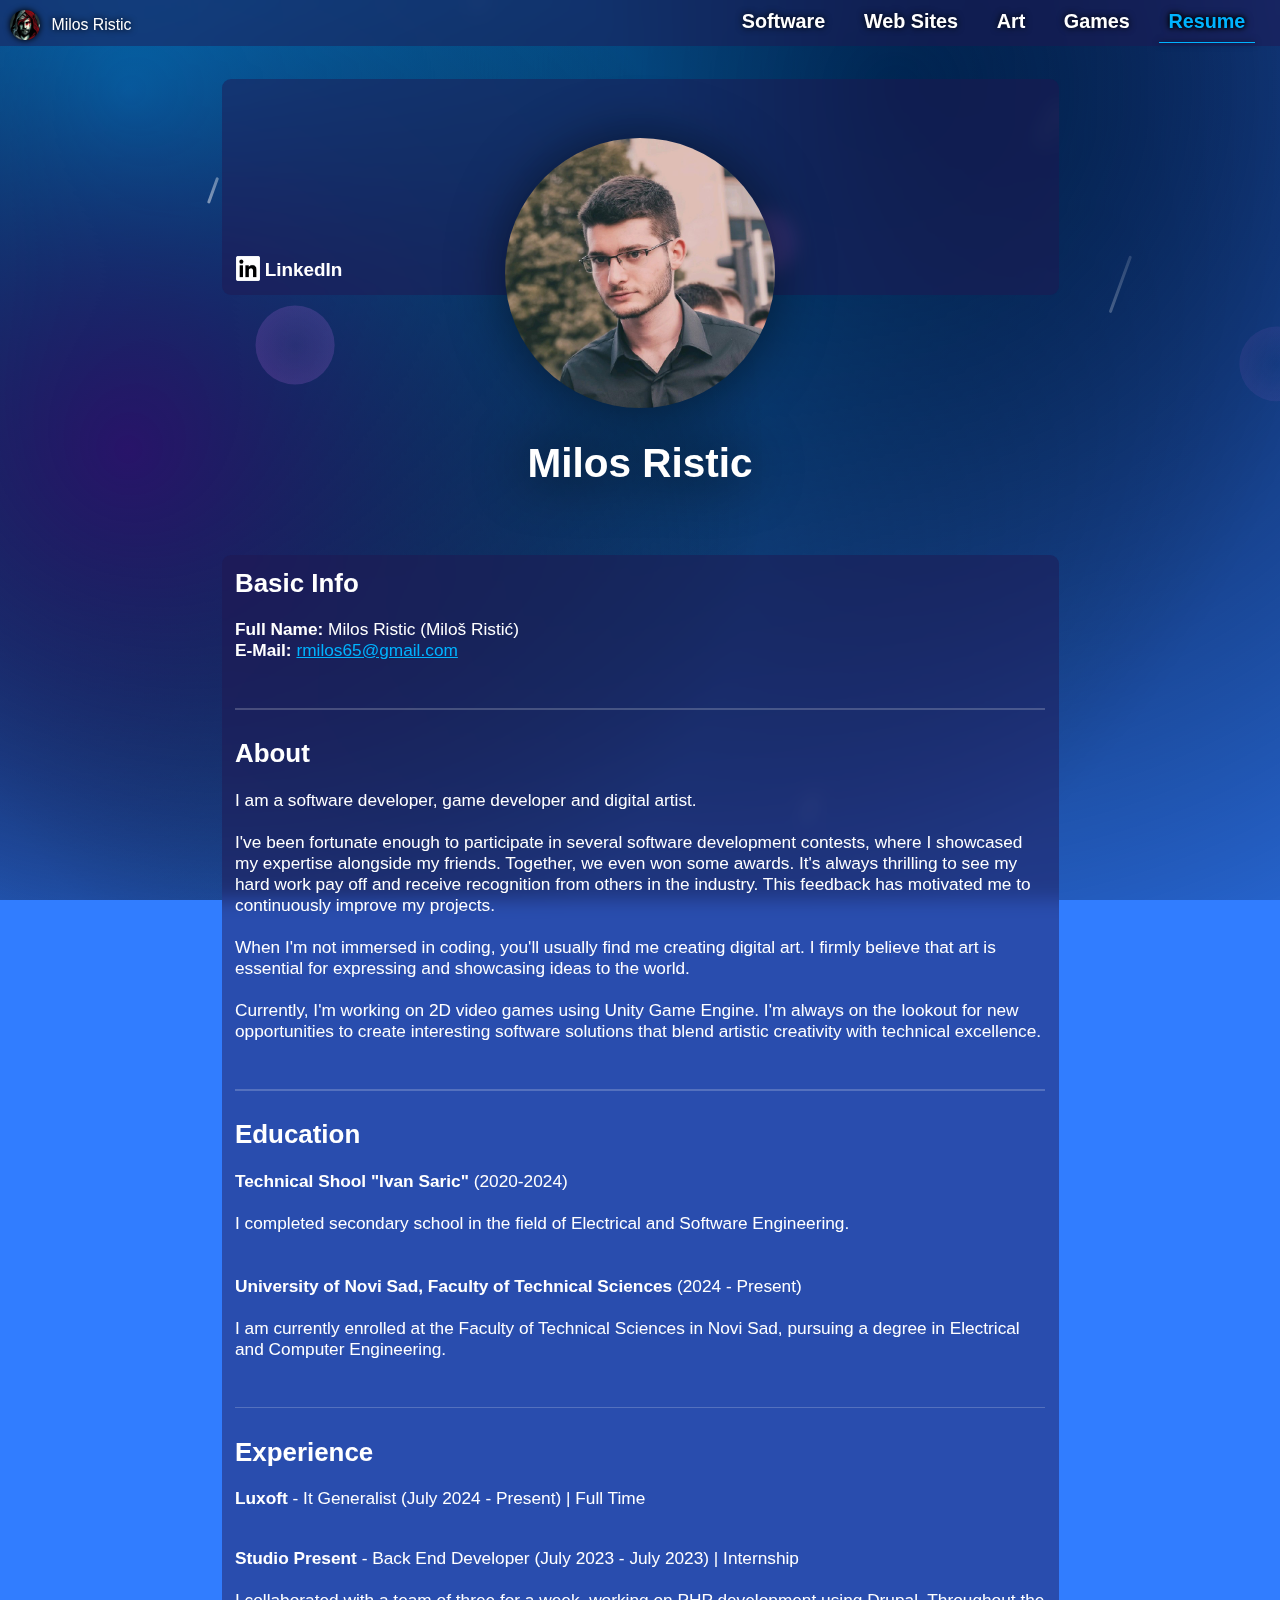
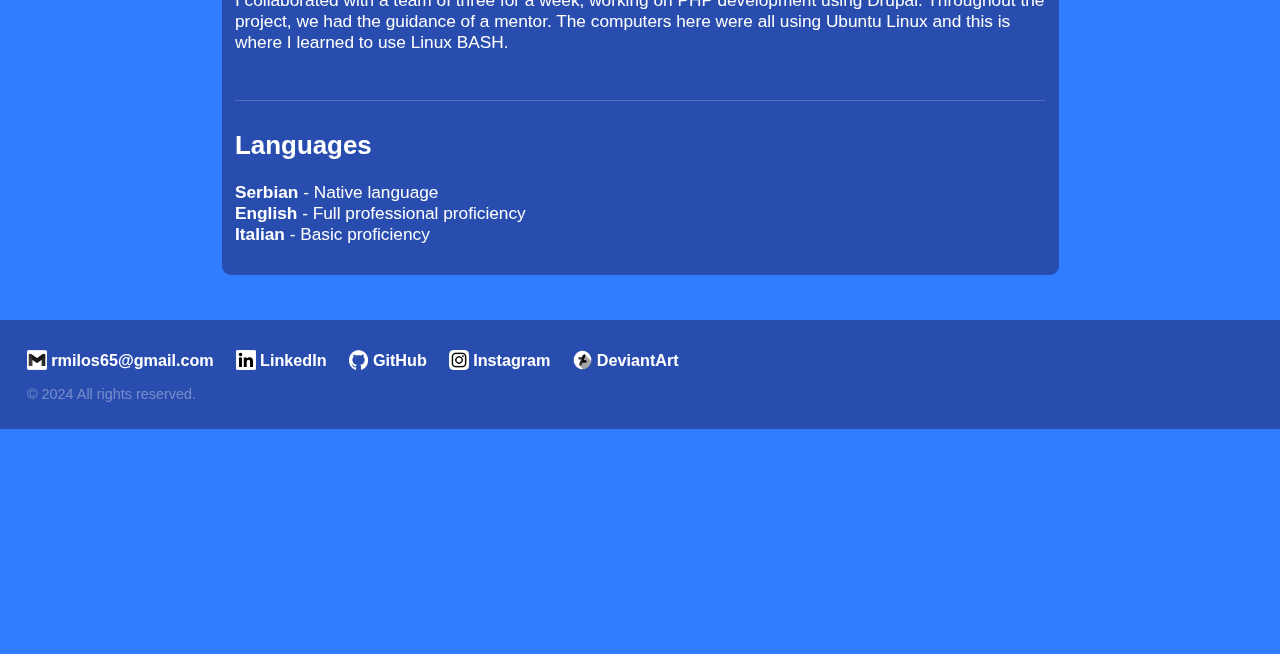
==== index.html @ 411c03f5 "Typo fixed" ====
<!DOCTYPE html>
<html lang="en">
<head>
    <meta charset="UTF-8">
    <meta name="viewport" content="width=device-width, initial-scale=1.0,maximum-scale=1.0",content="width=1000">
    <title>Milos Ristic - Resume</title>
    <link rel="shortcut icon" href="Images/LogoRound.png" /> 
    <link href="Style.css" rel="stylesheet">
    <script src="https://ajax.googleapis.com/ajax/libs/jquery/3.7.1/jquery.min.js"></script>
</head>
<body>
    
    <div id="bg">
        <canvas></canvas>
        <canvas></canvas>
        <canvas></canvas>
    </div>

    <div class="menu">
        <ul>
            <a href="Software.html"><li>Software</li></a>
            <a href="WebDesign.html"><li>Web Sites</li></a>
            <a href="Art.html"><li>Art</li></a>
            <a href="Games.html"><li>Games</li></a>
            <a href="index.html"><li id="selected">Resume</li></a>
        </ul>
    </div>

    <div class="nav-menu">
        <ul>
            <a href="Software.html"><li>Software</li></a>
            <a href="WebDesign.html"><li>Web Sites</li></a>
            <a href="Art.html"><li >Art</li></a>
            <a href="Games.html"><li>Games</li></a>
            <a href="index.html"><li id="selected">Resume</li></a>
        </ul>
    </div>
    
    <nav>
        <div class="nav-button" onclick="ToggleMenu()">
            <span></span>
            <span></span>
            <span></span>
        </div>
    </nav>
    
    <a href="index.html"><div class="logo"> 
        <img src="Images/Logo.jpg" alt="Logo">
        <p>Milos Ristic</p>
    </div></a>  

    <br><br>
    <div class="profile">
        <p class="link"><a href="https://www.linkedin.com/in/milos-ristic-a61132242/" target="_blank"><img src="Images/Links/LinkedIn.png">LinkedIn</a></p>

        <div>
        <img src="Images/Profile.jpg" class="profilePicture">
        <h1>Milos Ristic</h1>
        </div>
    </div>

    <br><br><br><br><br><br><br><br><br><br>
    <div class="content">
        <h2> Basic Info </h2>
        <p><b>Full Name:</b> Milos Ristic (Miloš Ristić)<br>
            <!--<b>Date of Birth:</b> 23rd March, 2005 <f id="age">(19)</f><br>-->
            <b>E-Mail:</b> <a href="mailto:rmilos65@gmail.com;">rmilos65@gmail.com</a><br>

        </p>
        <br> <hr><br>
        <h2> About </h2>
        <p>I am a software developer, game developer and digital artist.
            <br><br>
            I've been fortunate enough to participate in several software development contests, where I showcased my expertise alongside my friends. Together, we even won some awards. It's always thrilling to see my hard work pay off and receive recognition from others in the industry. This feedback has motivated me to continuously improve my projects.
            <br><br>
            When I'm not immersed in coding, you'll usually find me creating digital art. I firmly believe that art is essential for expressing and showcasing ideas to the world.
            <br><br>
            Currently, I'm working on 2D video games using Unity Game Engine. I'm always on the lookout for new opportunities to create interesting software solutions that blend artistic creativity with technical excellence.</p>
            <br> <hr><br>
        <h2> Education </h2>
        <p>
        <b>Technical Shool "Ivan Saric"</b> (2020-2024)<br><br>
        I completed secondary school in the field of Electrical and Software Engineering.<br><br><br>
        <b>University of Novi Sad, Faculty of Technical Sciences</b> (2024 - Present)<br><br>
        I am currently enrolled at the Faculty of Technical Sciences in Novi Sad, pursuing a degree in Electrical and Computer Engineering.
        </p>
        <br> <hr><br>
        <h2> Experience </h2>
        <p><b>Luxoft</b> - It Generalist (July 2024 - Present) | Full Time <br><br>

        </p>
        <p><b>Studio Present</b> - Back End Developer (July 2023 - July 2023) | Internship<br><br>
            I collaborated with a team of three for a week, working on PHP development using Drupal. Throughout the project, we had the guidance of a mentor. The computers here were all using Ubuntu Linux and this is where I learned to use Linux BASH.
        </p>
        <br> <hr><br>
        <h2> Languages </h2>
        <p><b>Serbian</b> - Native language<br>
           <b>English</b> - Full professional proficiency<br>
           <b>Italian</b> - Basic proficiency
        </p>
    </div>

    <div class="footer">
        <p class="link"><a href="mailto:rmilos65@gmail.com;"><img src="Images/Links/Gmail.png">rmilos65@gmail.com</a></p>
        <p class="link"><a href="https://www.linkedin.com/in/milos-ristic-a61132242/" target="_blank"><img src="Images/Links/LinkedIn.png">LinkedIn</a></p>
        <p class="link"><a href="https://github.com/BloodAssassin" target="_blank"><img src="Images/Links/GitHub.png">GitHub</a></p>
        <p class="link"><a href="https://www.instagram.com/bloodassassin89/" target="_blank"><img src="Images/Links/Instagram.png">Instagram</a></p>
        <p class="link"><a href="https://www.deviantart.com/bloodassassin899" target="_blank"><img src="Images/Links/DeviantArt.png">DeviantArt</a></p>
        <br>
        <f style="opacity: 0.35;">© 2024 All rights reserved.</f>
    </div>

</body>
<script src="Logic.js"></script>
</html>
---- Style.css ----
body {
    background: rgb(0, 0, 0);

    padding: 0;
    margin: 0;

    overflow-y: scroll;
    overflow-x: hidden;

    zoom: 0.9;

    display: flex;
    flex-direction: column;
    min-height: 111vh;
}

:root {
    color-scheme: dark;
}


.menu{
    position: fixed;
    width: 100%;
    margin-top: 0;
    background-color: rgba(33, 22, 81, 0.462);
    backdrop-filter: blur(10px);
    height: 46.5px;
    z-index: 8;
}

.menu ul{
    margin: 0;
    list-style: none;
    margin-left: auto;
    margin-right: 10px;
    max-width: fit-content;
}

.menu li{
    display: inline-block;
    padding: 10px;
    margin-right: 15px;
    
    box-sizing: border-box;     
    border-bottom: solid 0px rgb(0, 179, 255);

    filter: drop-shadow(0px 0px 4px #000000);
    transition: 0.1s ease;
}

.menu li:hover{
    color:rgb(0, 179, 255);
    text-shadow: 0px 0px 4px #000000;
    border-bottom: solid 3px rgb(0, 179, 255);
    padding-bottom: 7px;
    filter: drop-shadow(0px 0px 15px #a4a4a4);
}

#selected{
    color:rgb(0, 179, 255);
    text-shadow: 0px 0px 4px #000000;
    padding-bottom: 9px;
    border-bottom: solid 1px rgb(0, 179, 255);
}

#selected:hover
{
    color:rgb(0, 179, 255);
    text-shadow: 0px 0px 4px #000000;
    border-bottom: solid 3px rgb(0, 179, 255);
    padding-bottom: 7px;
    filter: drop-shadow(0px 0px 10px #a4a4a4);
}

.nav-menu #selected{
    border: none;
    padding-bottom: 10px;
}

.nav-menu #selected:hover{
    padding-bottom: 10px;
}

.menu a{
    color: white;
    font-family: 'Segoe UI', Tahoma, Geneva, Verdana, sans-serif;
    font-weight: bold;
    font-size: 20px;
}

/* BACKGROUND */
#bg {
	position: fixed;
	top: 0;
	left: 0;
	width: 100%;
	height: 100%;
	z-index: -1;
}

#bg canvas {
	position: absolute;
	top: 0;
	left: 0;
	width: 100%;
	height: 100%;
}

.logo{
    display: block;
    position: fixed;
    top:10px;
    left:10px;
    z-index: 9;
}

.logo:hover{
    filter: drop-shadow(0px 0px 30px #a4a4a4);
    cursor: pointer;
}

.logo img{
    width: 30px;
    border-radius: 50%;
    vertical-align: middle;
    filter: drop-shadow(0px 0px 3px #000000);
}

.logo p{
    display: inline;
    vertical-align: middle;
    position: relative;
    left: 8px;
    color: white;
    font-family: 'Segoe UI', Tahoma, Geneva, Verdana, sans-serif;
    filter: drop-shadow(0px 0px 3px #000000);
}

.nav-menu{
    position: fixed;
    overflow: hidden;
    top: 46.7px;
    transform: translate(100vw);
    width: 1px;
    background-color: rgba(33, 22, 81, 0.462);
    backdrop-filter: blur(10px);
    height: 200px;
    width: 200px;
    padding-right: 100px;
    transition: 0.3s ease;
    border-bottom-left-radius: 10%;
    margin-left: 100%;
    z-index: 10;
}

.nav-menu.active{
    transform: translateX(-250px);
    visibility: visible;
}

.nav-menu ul{
    margin: 0;
    list-style: none;
    margin-left: auto;
    max-width: fit-content;
    margin-left: -30px;
}

.nav-menu li{
    padding: 10px;
    padding-left: 20px;
    padding-right: 20px;
    filter: drop-shadow(0px 0px 4px #000000);
    width: 100%;
}

.nav-menu li:hover{
    color:rgb(0, 179, 255);
    text-shadow: 0px 0px 4px #000000;
    filter: drop-shadow(0px 0px 15px #ffffff);
}

.nav-menu a{
    color: white;
    font-family: 'Segoe UI', Tahoma, Geneva, Verdana, sans-serif;
    font-weight: bold;
    font-size: 20px;
    text-decoration: none;
}

.nav-button{
    visibility: visible;
    height: 35px;
    width: 30px;
    position:fixed;
    top:6px;
    right: 10px;
    cursor: pointer;
    z-index: 11;
}

.nav-button span{
    display: block;
    height: 3px;
    width: 100%;
    background-color: white;
    border-radius: 25px;
    position: absolute;
    top:50%;
    left:50%;
    transform: translate(-50%, -50%);
    transition: 0.3s ease;
}

.nav-button span:nth-child(1)
{
    top:25%;
}

.nav-button span:nth-child(3)
{
    top:75%;
}

.nav-button.active span:nth-child(1)
{
    top:50%;
    transform: translate(-50%,-50%) rotate(45deg);
}

.nav-button.active span:nth-child(2)
{
    opacity: 0;
}

.nav-button.active span:nth-child(3)
{
    top:50%;
    transform: translate(-50%,-50%) rotate(-45deg);
}

.content
{
    display: block;
    max-width: 94.5%;
    font-size: larger;
    font-family: 'Segoe UI', Tahoma, Geneva, Verdana, sans-serif;
    text-align: center;
    margin-top: 50px;
    margin-bottom: 50px;
    padding: 15px;
    margin-left: auto;
    margin-right: auto;
    width: 900px;
    color:white;
    background-color: rgba(33, 22, 81, 0.462);
    backdrop-filter: blur(10px);
    border-radius: 10px;
}

.content img{
    margin-top: 20px;
    max-width: 100%;
    border-radius: 10px;
}

.smallScale{
    width: 50%;
}

.content h2{
    margin-top: 0px;
    text-align: left;
}

.content p{
    text-align: left;
}

.content a{
    color: rgb(0, 179, 255);
}

.content ul{
    margin: 0;
    padding: 0;
    list-style: none;
    display:grid;
    grid-template-columns: repeat(3, 1fr);
    column-gap: 10px;
}

.content li img{
    width: 290px;
    transition: transform 0.2s;
    cursor: pointer;
}

.content li img:hover{
    z-index: 5;
    transform: scale(1.1);
    filter: drop-shadow(0px 0px 20px #000000);
}

.content li img:not(:hover) {
    z-index: 0;
    transition: transform 0.1s;
}

hr{
    opacity: 0.2;
    background-color: rgb(255, 255, 255);
    border: none;
    height: 2px;
}

.footer
{
    font-family: 'Segoe UI', Tahoma, Geneva, Verdana, sans-serif;
    color:white;
    background-color: rgba(33, 22, 81, 0.462);
    backdrop-filter: blur(10px);
    padding: 30px;
    padding-top: 15px;
    margin-top: auto;
}

.link a{
    color:white;
    text-decoration: 0px;
    font-weight: bold;
}

.link img{
    width: 22px;
    vertical-align: bottom;
    margin-right: 5px;
}

.link{
    vertical-align: middle;
    display: inline-block;
    margin-right: 20px;
    font-size: 18px;
}

.link a:hover{
    color: rgb(0, 179, 255);
    filter: drop-shadow(0px 0px 15px #a4a4a4);
}

.profile{
    max-width: 94.5%;
    height: 210px;
    font-size: larger;
    font-family: 'Segoe UI', Tahoma, Geneva, Verdana, sans-serif;
    text-align: center;
    margin-top: 50px;
    margin-bottom: 50px;
    padding: 15px;
    margin-left: auto;
    margin-right: auto;
    width: 900px;
    color:white;
    background-color: rgba(33, 22, 81, 0.462);
    backdrop-filter: blur(10px);
    border-radius: 10px;
}

.profilePicture{
    border-radius: 100%;
    width: 300px;

    filter: drop-shadow(0px 0px 30px #00000081);
}

.profile h1{
    font-weight: bold;
    font-size: 45px;
    filter: drop-shadow(0px 0px 30px #000000);
}

.profile div{
    position: relative;
    top: 50px;
}

.profile .link{
    font-size: 21px;
    position: absolute;
    left: 16px;
    top: 176px;
    z-index: 10;
}

.profile .link img{
    width: 27px;
}

.profile .link a:hover{
    filter: drop-shadow(0px 0px 10px #ffffff4f);
}

a{
    overflow-wrap: break-word;
}

body{
    background: rgb(15,131,217);
    background: linear-gradient(168deg, rgba(15,131,217,1) 0%, rgba(54,40,207,1) 7%, rgba(50,36,191,1) 11%, rgba(24,11,91,1) 42%, rgba(17,4,65,1) 55%);
}

#bg{
    display: none;
}

/* RESPONSIVE */
@media only screen and (min-width: 0px) {
    /* For Thin Phones: */
    .menu ul{visibility: hidden;}
    .nav-button{visibility: visible;}
    .menu{zoom: 1.2;}
    .nav-menu{zoom: 1.2;}
    .nav-button{zoom: 1.2;}
    .logo{zoom: 1.2;}
    .link{
        vertical-align: middle;
        display: flex;
        margin-right: 0px;
    }
    .content ul{
        grid-template-columns: repeat(1, 1fr);
        column-gap: 6px;
    }
    .content li img{
        width: 100%;
    }
    .profile .link{top: 0px;}
    .content li img:hover{
        z-index: 1;
        transform: scale(1);
        filter: none;
    }


}

@media only screen and (min-width: 600px) {
    /* For Phones: */
    .menu ul{visibility: hidden;}
    .nav-button{visibility: visible;}
    .menu{zoom: 1.2;}
    .nav-menu{zoom: 1.2;}
    .nav-button{zoom: 1.2;}
    .logo{zoom: 1.2;}
    .link{
        vertical-align: middle;
        display: flex;
        margin-right: 0px;
    }
    .content ul{
        grid-template-columns: repeat(2, 1fr);
        column-gap: 6px;
    }
    .profile .link{top: 176px;}
    .content li img:hover{
        z-index: 1;
        transform: scale(1);
        filter: none;
    }



}

@media only screen and (min-width: 768px) {
    /* For Computers: */
    .menu ul{visibility: visible;}
    .nav-button{transition: 0s; visibility: hidden;}
    .nav-menu{transition: 0s; visibility: hidden;}
    .nav-menu.active{transition: 0s; visibility: hidden;}
    .nav-button span{transition: 0s;}
    .menu{zoom: 1.1;}
    .nav-menu{zoom: 1.1;}
    .nav-button{zoom: 1.1;}
    .logo{zoom: 1.1;}
    .link{
        vertical-align: middle;
        display: inline-block;
        margin-right: 20px;
    }
    .content ul{
        grid-template-columns: repeat(3, 1fr);
        column-gap: 10px;
    }
    .profile .link{top: 176px;}
    .content li img:hover{
        z-index: 5;
        transform: scale(1.1);
        filter: drop-shadow(0px 0px 20px #000000);
    }

}

@media (any-pointer: fine) {
    #bg{display:flex;}
    body{background: rgb(49, 125, 255)}
}
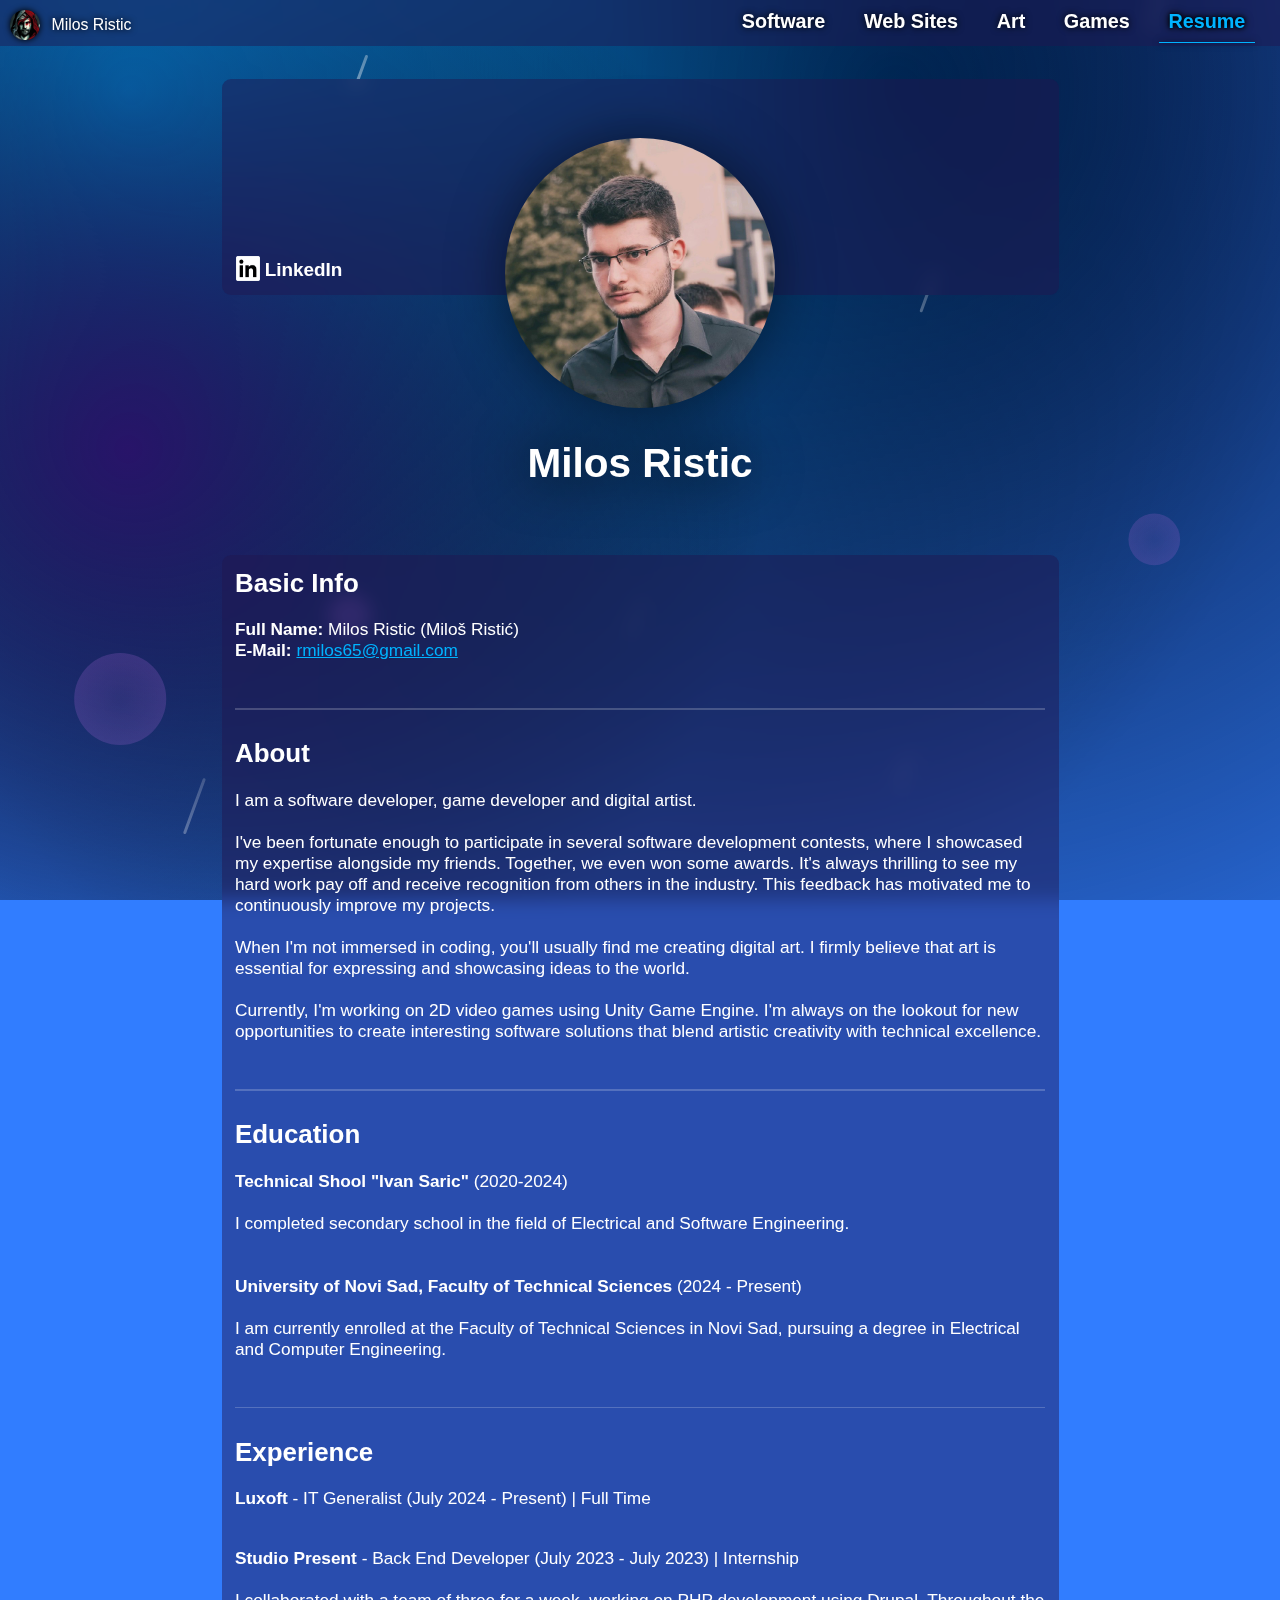
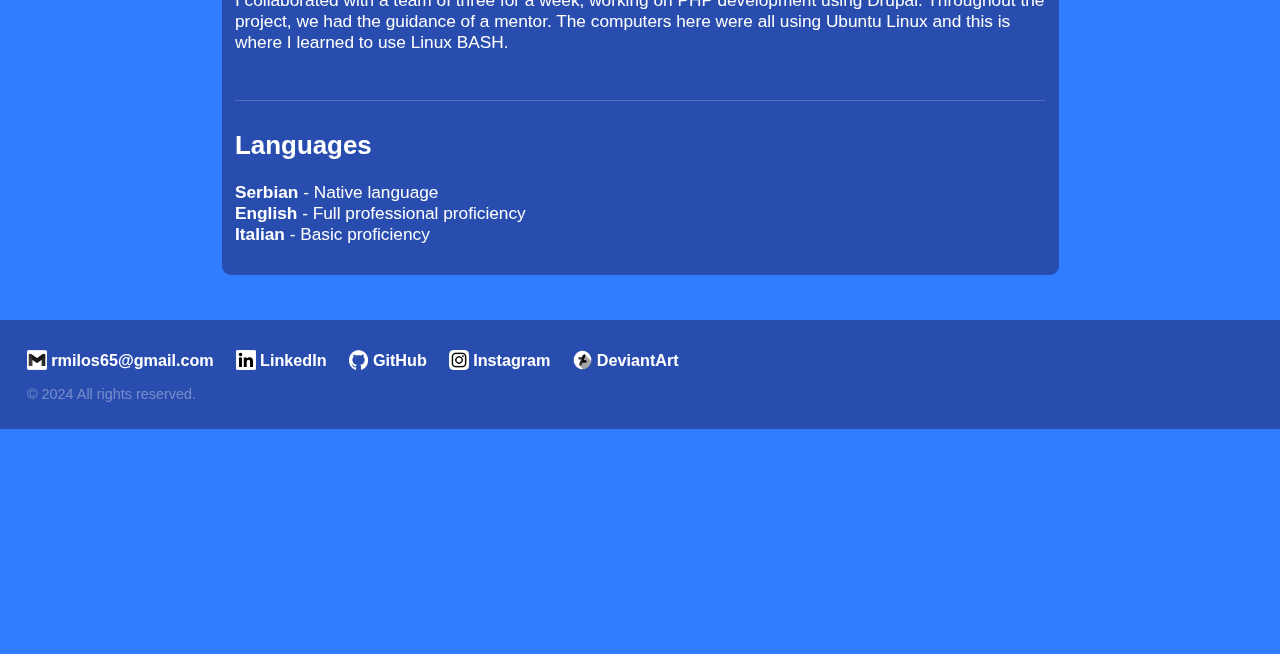
==== commit 065317d7: "Typo fixed" ====
--- a/index.html
+++ b/index.html
@@ -86,7 +86,7 @@
         </p>
         <br> <hr><br>
         <h2> Experience </h2>
-        <p><b>Luxoft</b> - It Generalist (July 2024 - Present) | Full Time <br><br>
+        <p><b>Luxoft</b> - IT Generalist (July 2024 - Present) | Full Time <br><br>
 
         </p>
         <p><b>Studio Present</b> - Back End Developer (July 2023 - July 2023) | Internship<br><br>
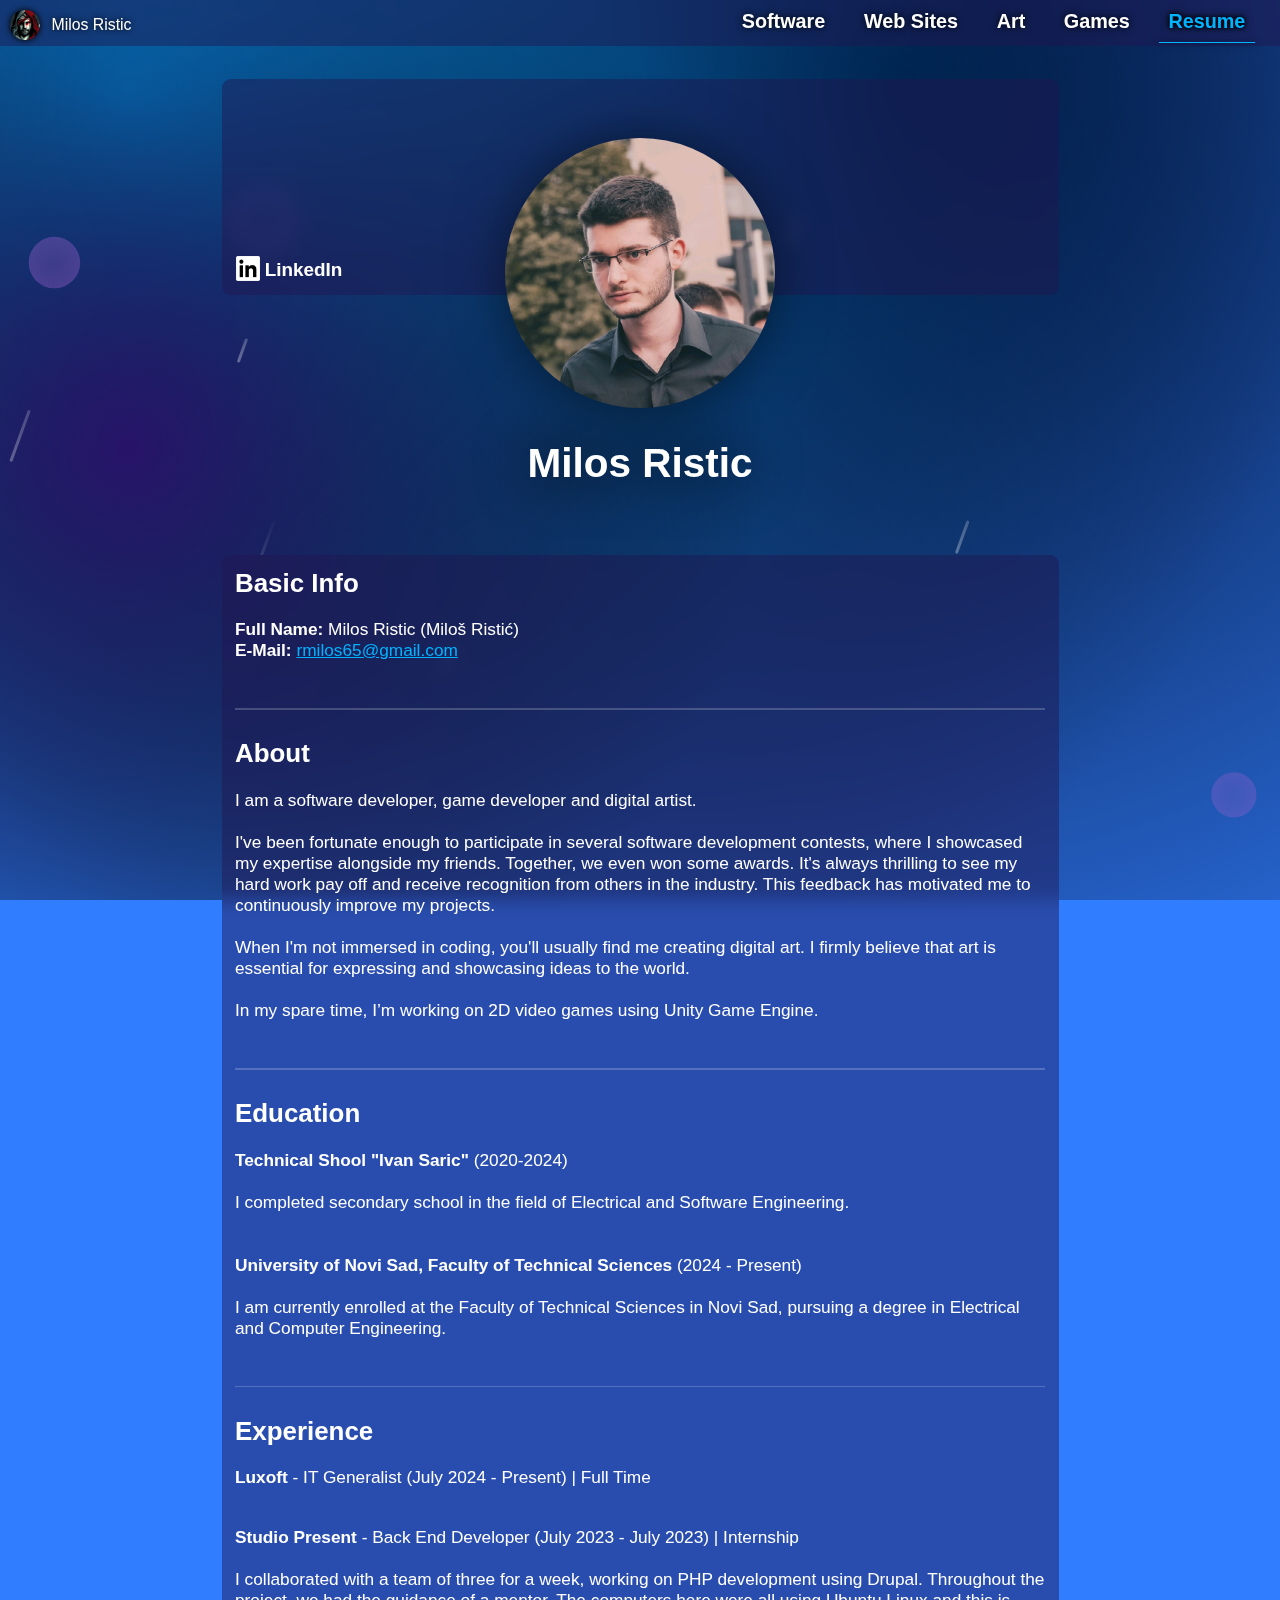
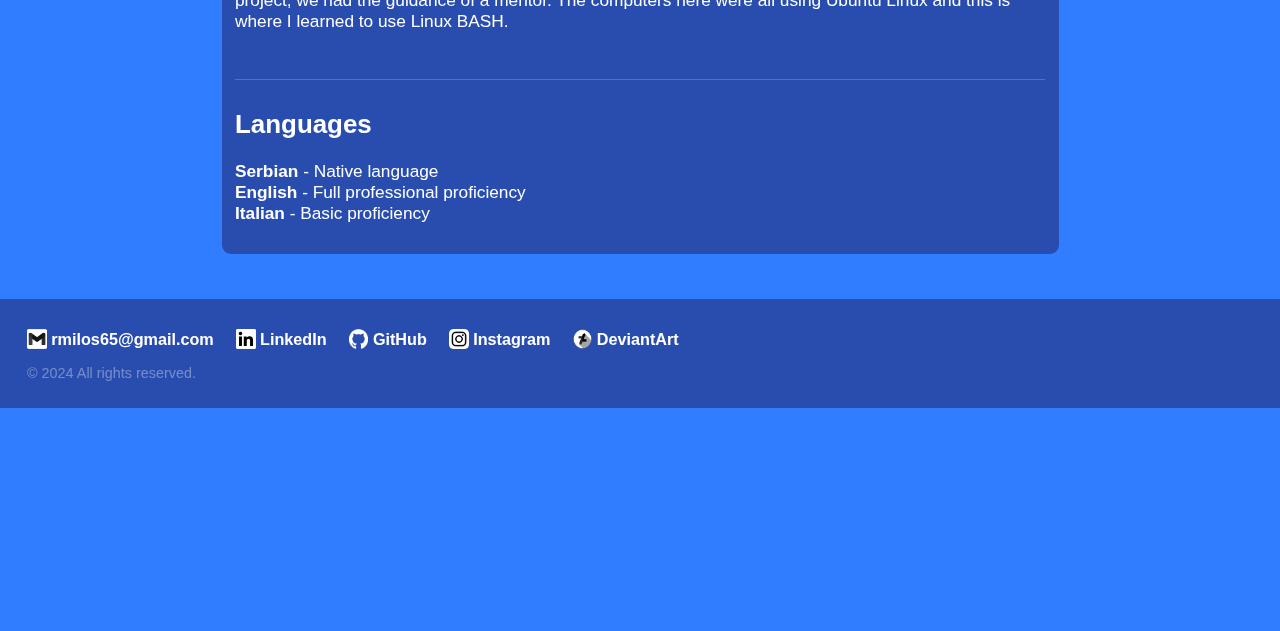
==== commit 124102f8: "Desc updated" ====
--- a/index.html
+++ b/index.html
@@ -75,7 +75,7 @@
             <br><br>
             When I'm not immersed in coding, you'll usually find me creating digital art. I firmly believe that art is essential for expressing and showcasing ideas to the world.
             <br><br>
-            Currently, I'm working on 2D video games using Unity Game Engine. I'm always on the lookout for new opportunities to create interesting software solutions that blend artistic creativity with technical excellence.</p>
+            In my spare time, I’m working on 2D video games using Unity Game Engine.</p>
             <br> <hr><br>
         <h2> Education </h2>
         <p>
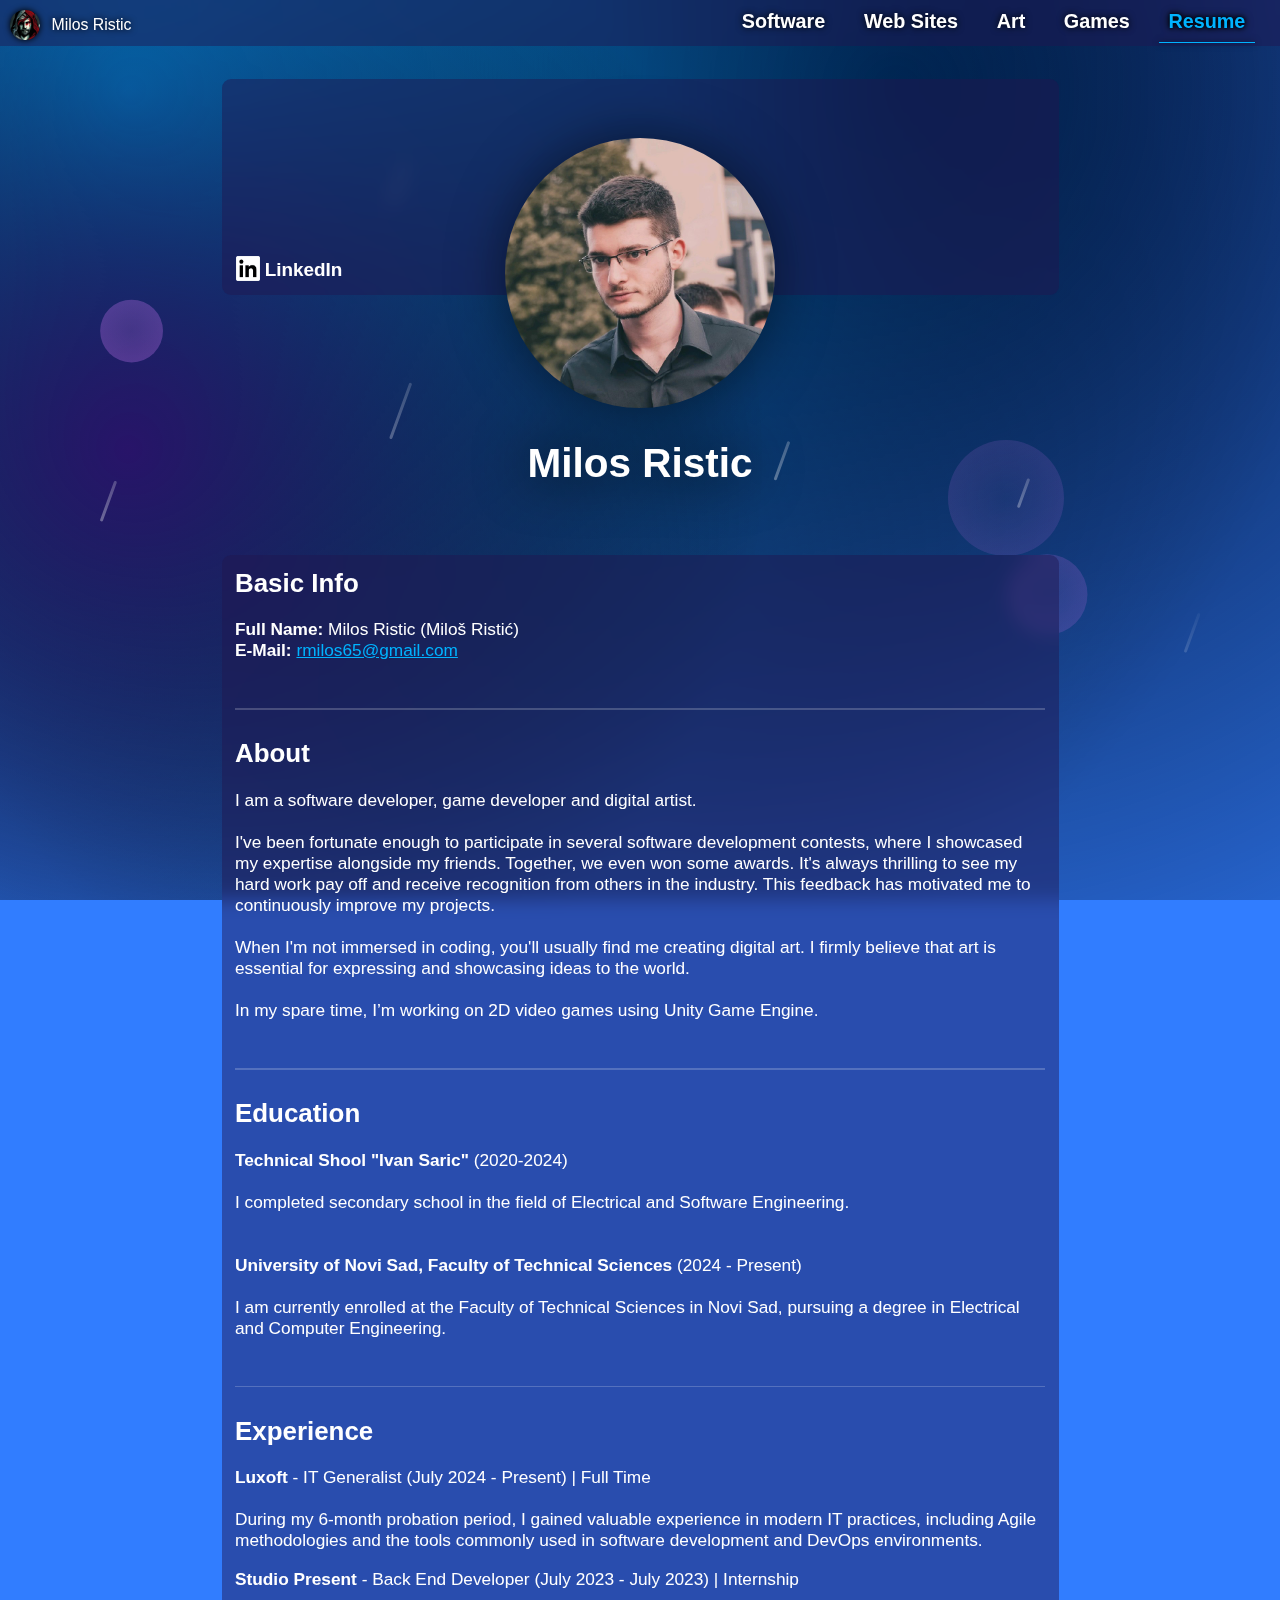
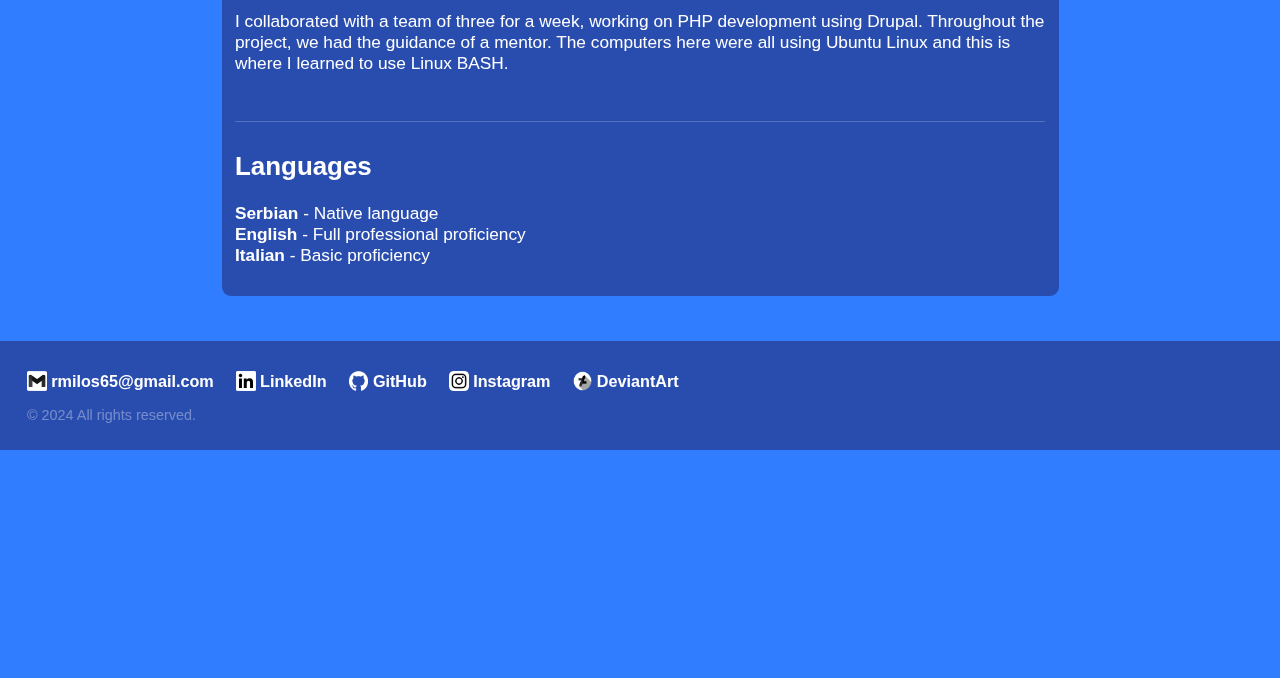
==== commit 87f333d4: "Updated Luxoft experience" ====
--- a/index.html
+++ b/index.html
@@ -87,7 +87,7 @@
         <br> <hr><br>
         <h2> Experience </h2>
         <p><b>Luxoft</b> - IT Generalist (July 2024 - Present) | Full Time <br><br>
-
+            During my 6-month probation period, I gained valuable experience in modern IT practices, including Agile methodologies and the tools commonly used in software development and DevOps environments.
         </p>
         <p><b>Studio Present</b> - Back End Developer (July 2023 - July 2023) | Internship<br><br>
             I collaborated with a team of three for a week, working on PHP development using Drupal. Throughout the project, we had the guidance of a mentor. The computers here were all using Ubuntu Linux and this is where I learned to use Linux BASH.
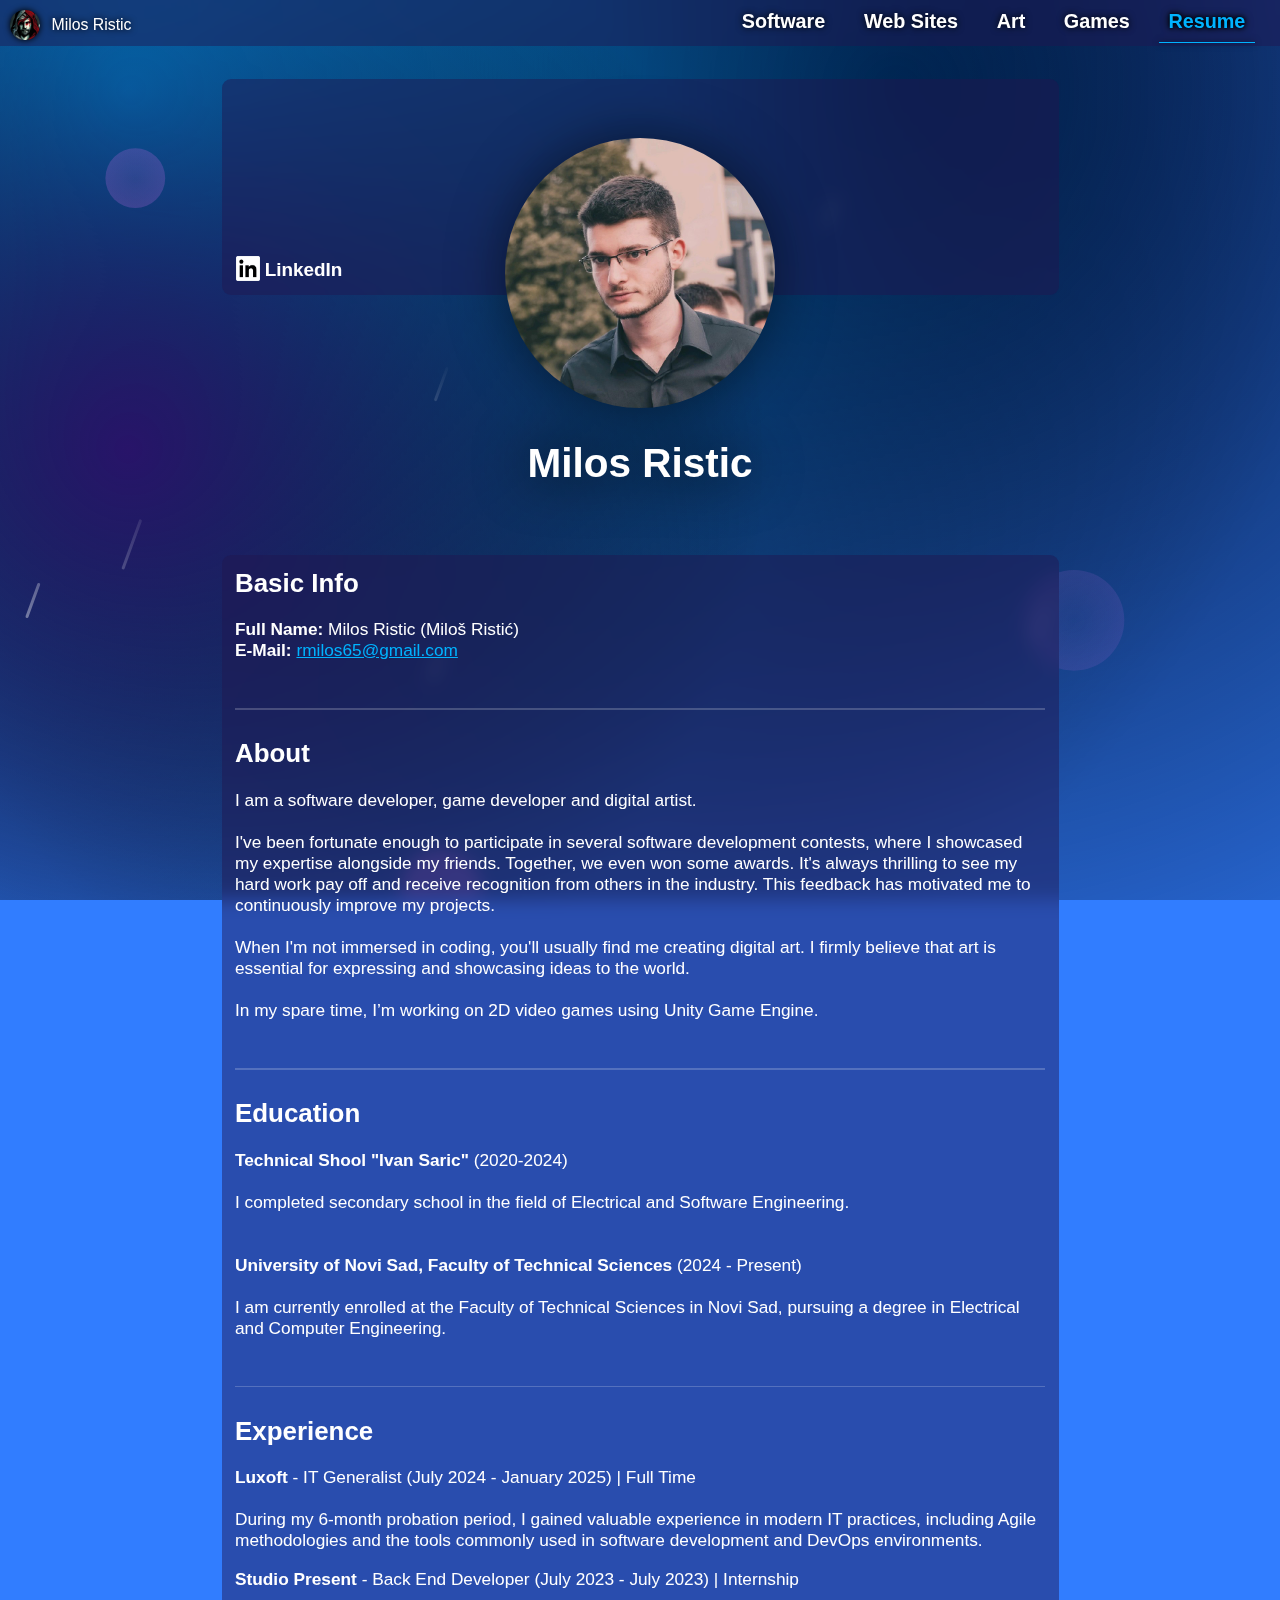
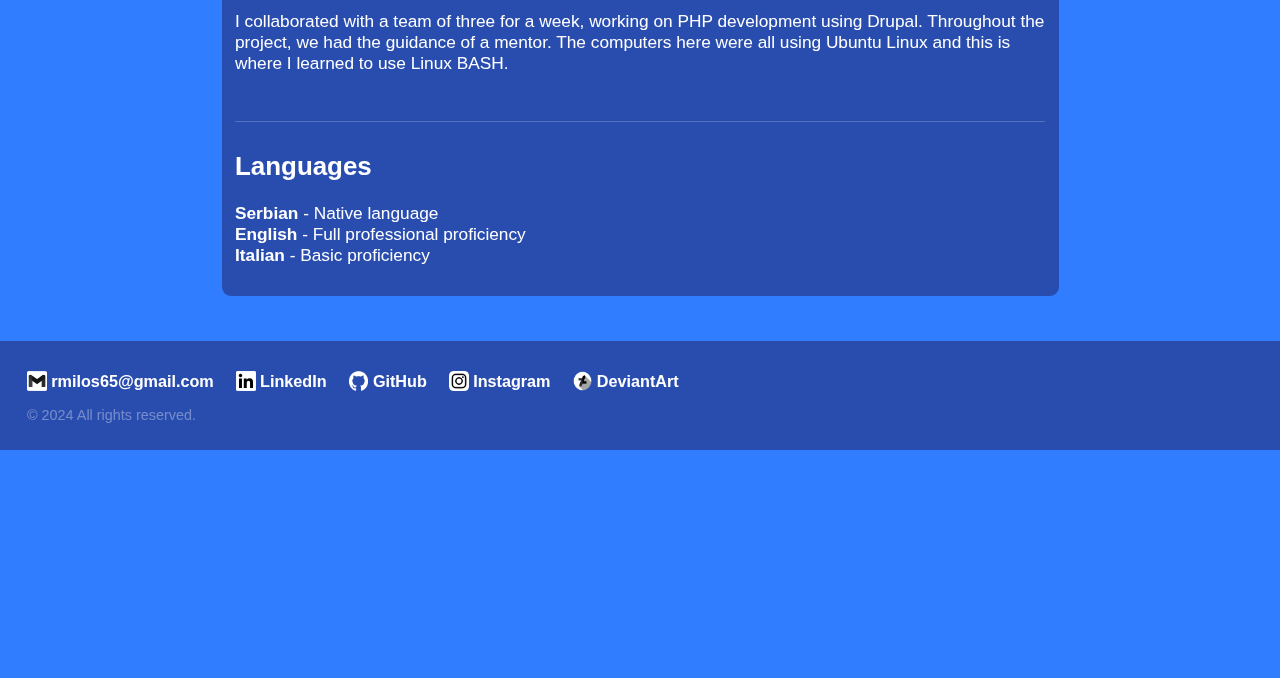
==== commit 629fc9ec: "Update index.html" ====
--- a/index.html
+++ b/index.html
@@ -86,7 +86,7 @@
         </p>
         <br> <hr><br>
         <h2> Experience </h2>
-        <p><b>Luxoft</b> - IT Generalist (July 2024 - Present) | Full Time <br><br>
+        <p><b>Luxoft</b> - IT Generalist (July 2024 - January 2025) | Full Time <br><br>
             During my 6-month probation period, I gained valuable experience in modern IT practices, including Agile methodologies and the tools commonly used in software development and DevOps environments.
         </p>
         <p><b>Studio Present</b> - Back End Developer (July 2023 - July 2023) | Internship<br><br>
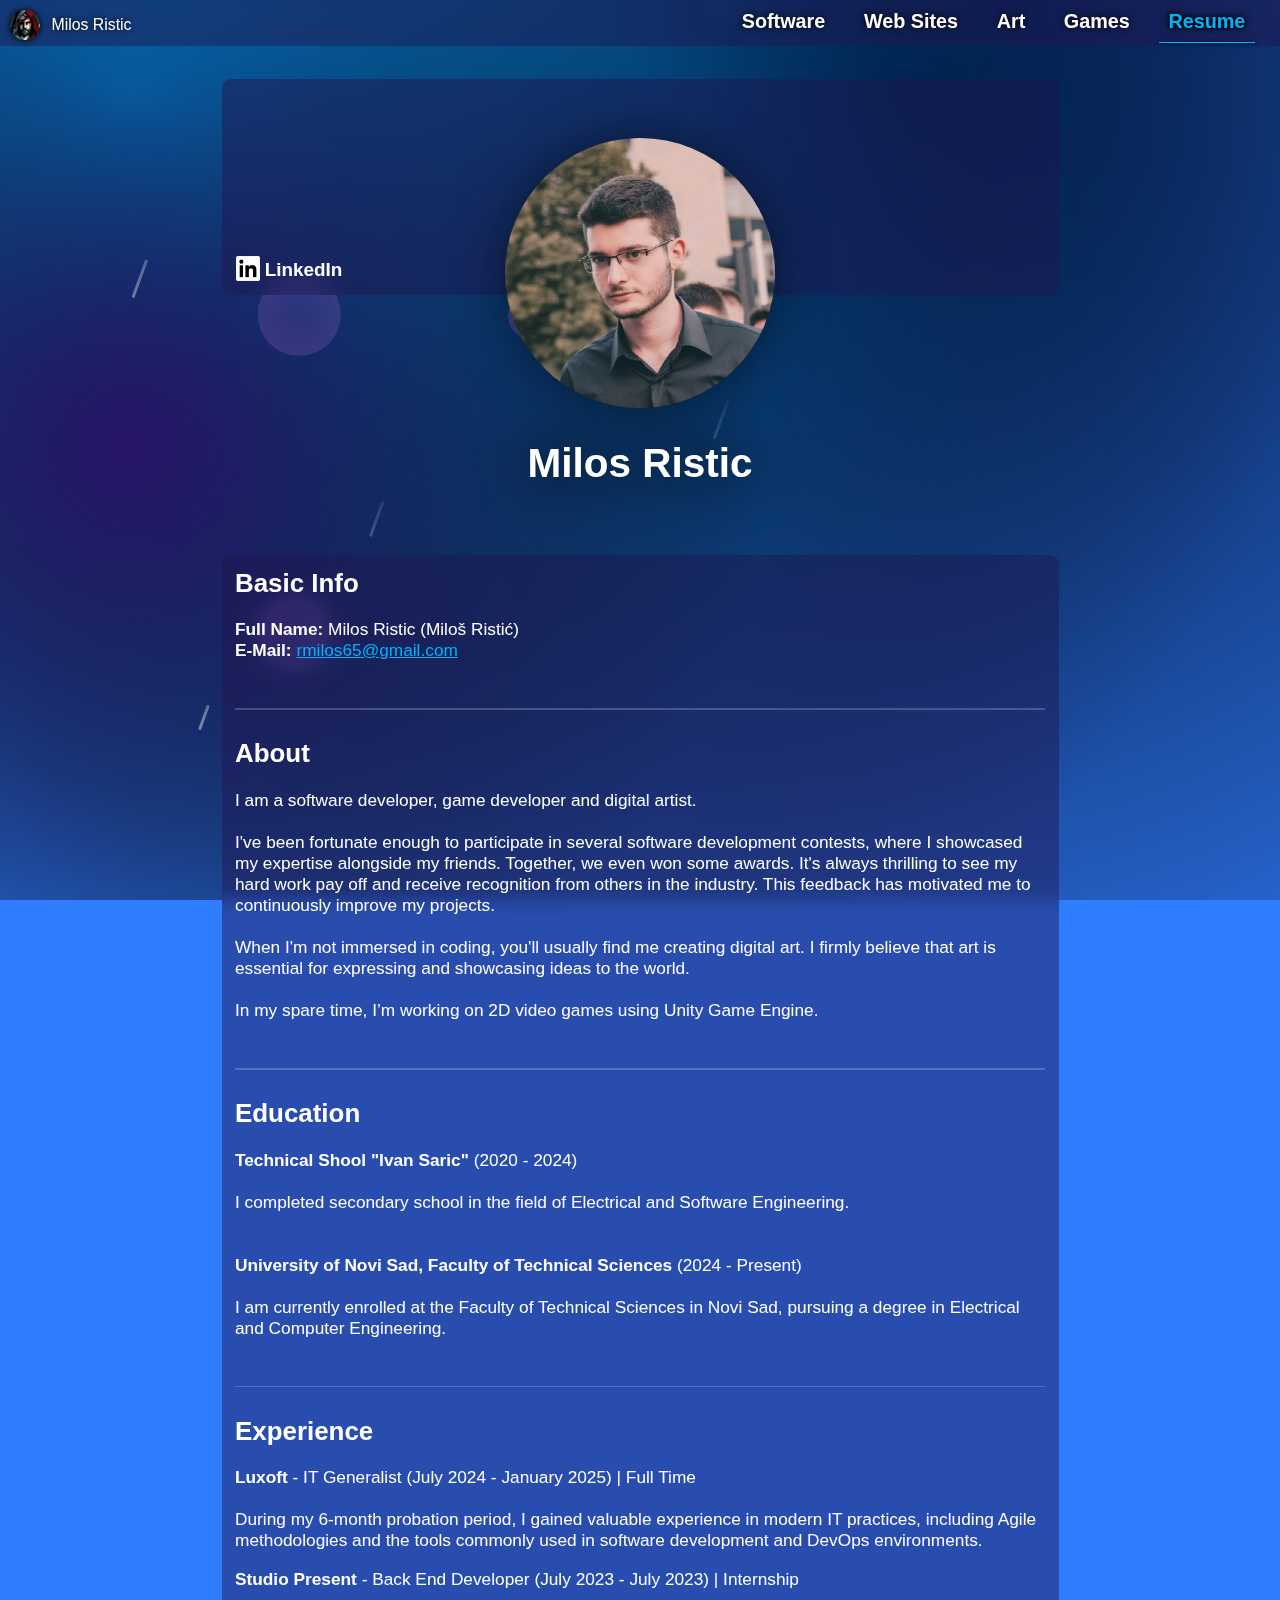
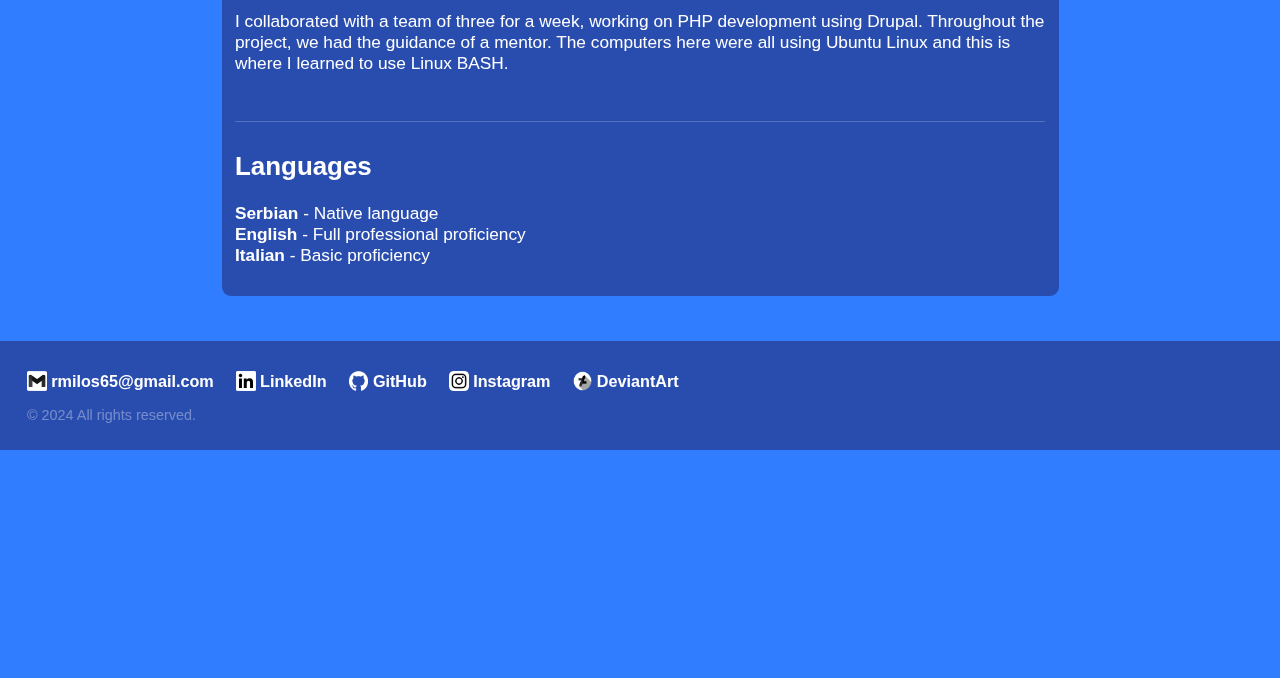
==== commit dce1111b: "Typo fixed" ====
--- a/index.html
+++ b/index.html
@@ -79,7 +79,7 @@
             <br> <hr><br>
         <h2> Education </h2>
         <p>
-        <b>Technical Shool "Ivan Saric"</b> (2020-2024)<br><br>
+        <b>Technical Shool "Ivan Saric"</b> (2020 - 2024)<br><br>
         I completed secondary school in the field of Electrical and Software Engineering.<br><br><br>
         <b>University of Novi Sad, Faculty of Technical Sciences</b> (2024 - Present)<br><br>
         I am currently enrolled at the Faculty of Technical Sciences in Novi Sad, pursuing a degree in Electrical and Computer Engineering.
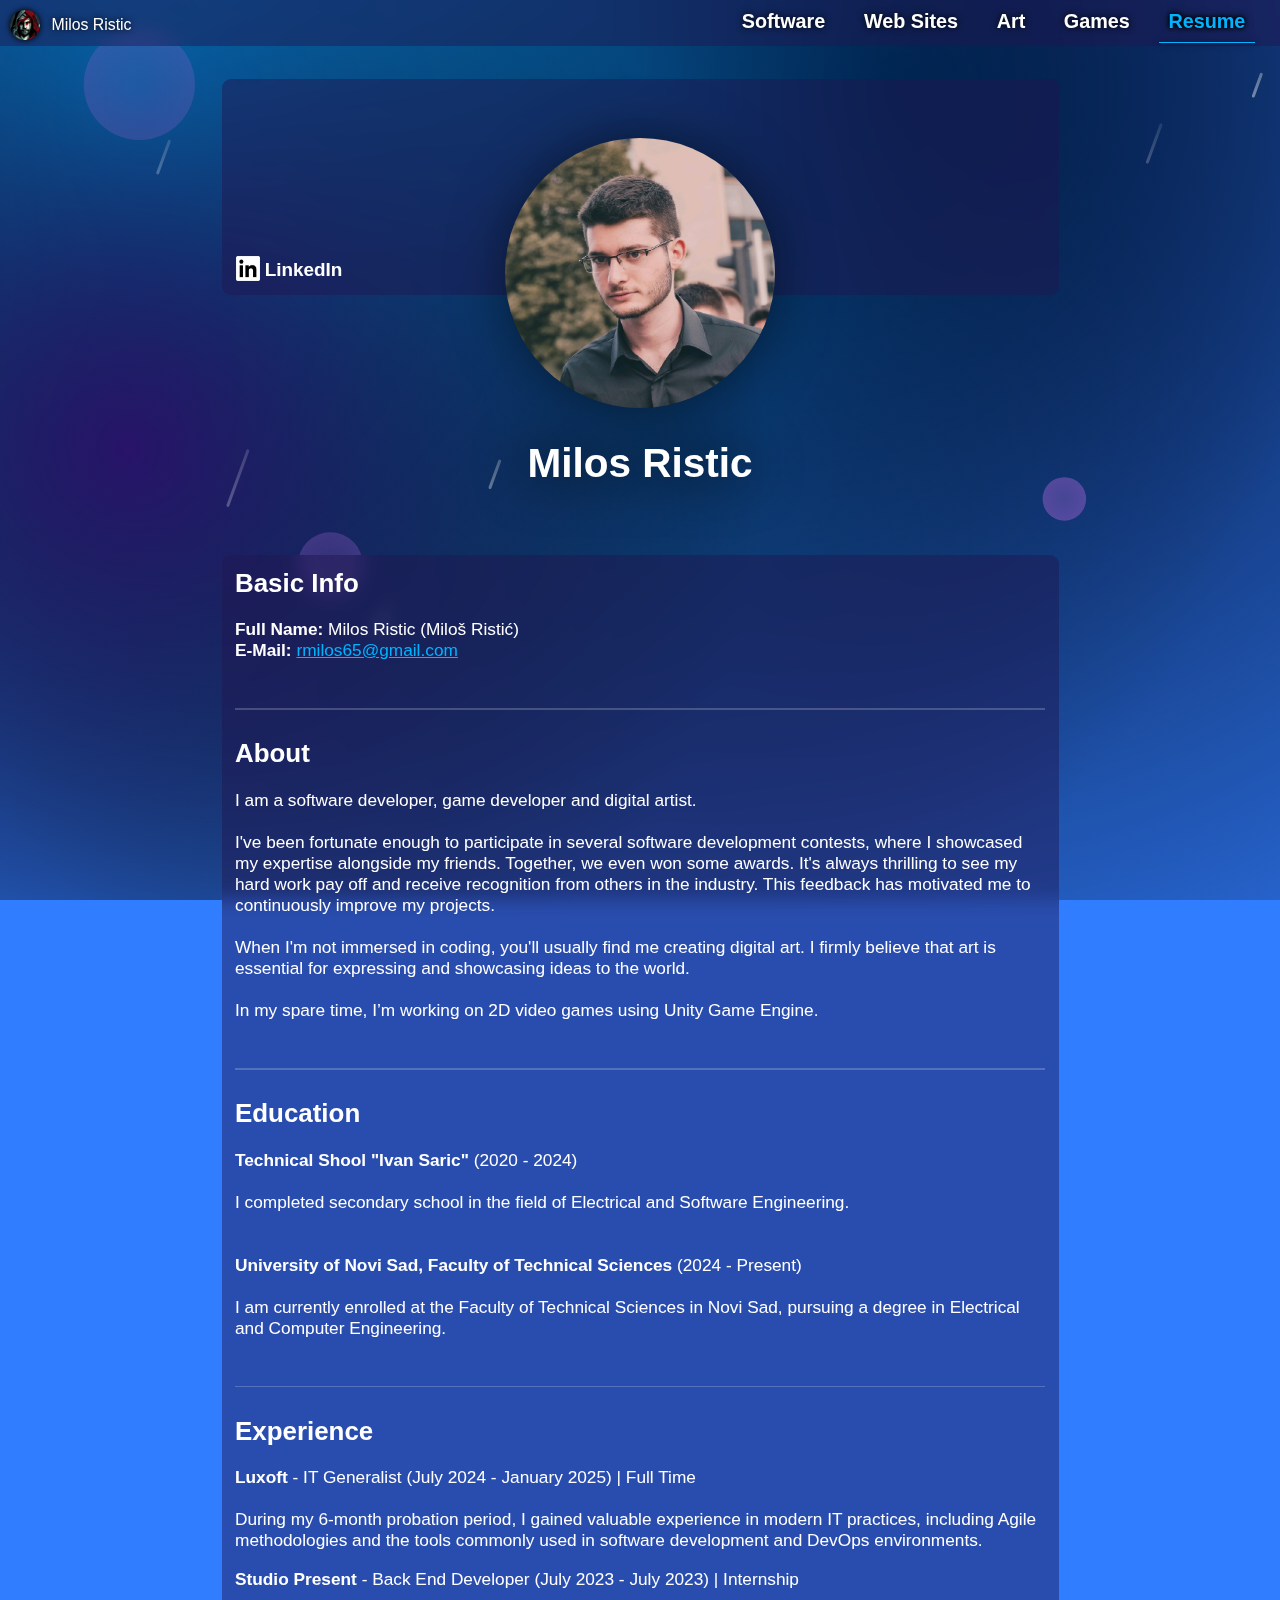
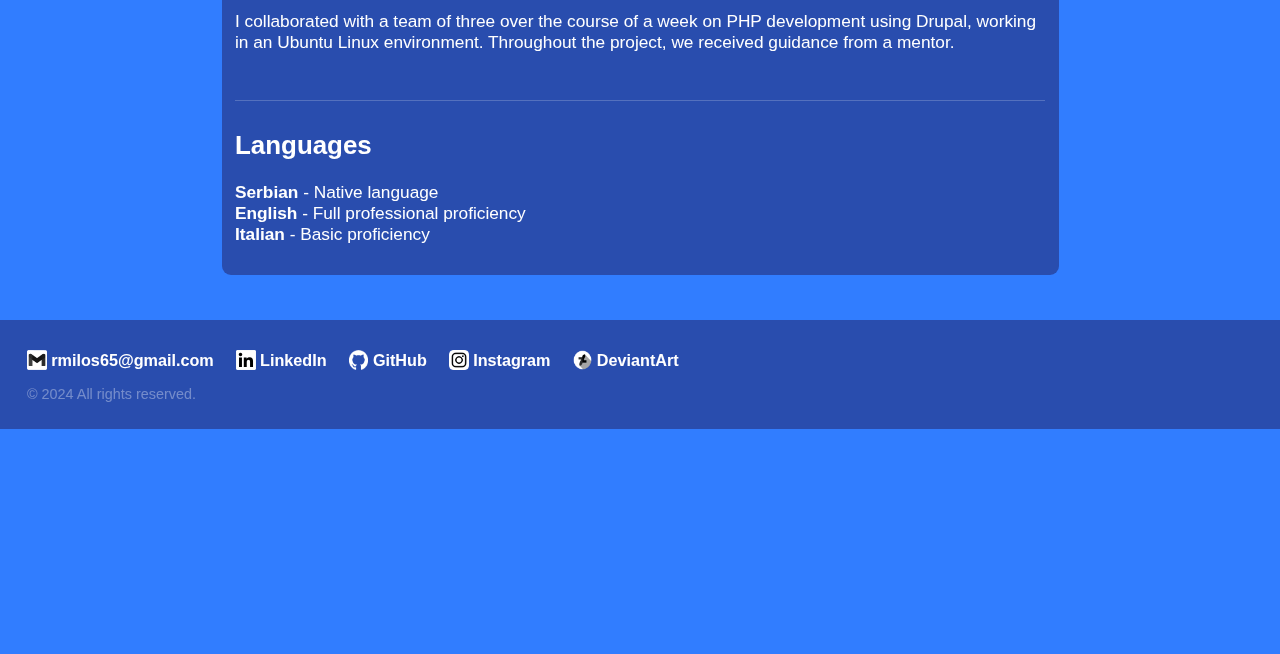
==== commit 09207665: "Bio updated" ====
--- a/index.html
+++ b/index.html
@@ -1,115 +1,177 @@
 <!DOCTYPE html>
 <html lang="en">
-<head>
-    <meta charset="UTF-8">
-    <meta name="viewport" content="width=device-width, initial-scale=1.0,maximum-scale=1.0",content="width=1000">
+  <head>
+    <meta charset="UTF-8" />
+    <meta
+      name="viewport"
+      content="width=device-width, initial-scale=1.0,maximum-scale=1.0"
+      ,content="width=1000"
+    />
     <title>Milos Ristic - Resume</title>
-    <link rel="shortcut icon" href="Images/LogoRound.png" /> 
-    <link href="Style.css" rel="stylesheet">
+    <link rel="shortcut icon" href="Images/LogoRound.png" />
+    <link href="Style.css" rel="stylesheet" />
     <script src="https://ajax.googleapis.com/ajax/libs/jquery/3.7.1/jquery.min.js"></script>
-</head>
-<body>
-    
+  </head>
+  <body>
     <div id="bg">
-        <canvas></canvas>
-        <canvas></canvas>
-        <canvas></canvas>
+      <canvas></canvas>
+      <canvas></canvas>
+      <canvas></canvas>
     </div>
 
     <div class="menu">
-        <ul>
-            <a href="Software.html"><li>Software</li></a>
-            <a href="WebDesign.html"><li>Web Sites</li></a>
-            <a href="Art.html"><li>Art</li></a>
-            <a href="Games.html"><li>Games</li></a>
-            <a href="index.html"><li id="selected">Resume</li></a>
-        </ul>
+      <ul>
+        <a href="Software.html"><li>Software</li></a>
+        <a href="WebDesign.html"><li>Web Sites</li></a>
+        <a href="Art.html"><li>Art</li></a>
+        <a href="Games.html"><li>Games</li></a>
+        <a href="index.html"><li id="selected">Resume</li></a>
+      </ul>
     </div>
 
     <div class="nav-menu">
-        <ul>
-            <a href="Software.html"><li>Software</li></a>
-            <a href="WebDesign.html"><li>Web Sites</li></a>
-            <a href="Art.html"><li >Art</li></a>
-            <a href="Games.html"><li>Games</li></a>
-            <a href="index.html"><li id="selected">Resume</li></a>
-        </ul>
-    </div>
-    
-    <nav>
-        <div class="nav-button" onclick="ToggleMenu()">
-            <span></span>
-            <span></span>
-            <span></span>
-        </div>
-    </nav>
-    
-    <a href="index.html"><div class="logo"> 
-        <img src="Images/Logo.jpg" alt="Logo">
-        <p>Milos Ristic</p>
-    </div></a>  
-
-    <br><br>
-    <div class="profile">
-        <p class="link"><a href="https://www.linkedin.com/in/milos-ristic-a61132242/" target="_blank"><img src="Images/Links/LinkedIn.png">LinkedIn</a></p>
-
-        <div>
-        <img src="Images/Profile.jpg" class="profilePicture">
-        <h1>Milos Ristic</h1>
-        </div>
+      <ul>
+        <a href="Software.html"><li>Software</li></a>
+        <a href="WebDesign.html"><li>Web Sites</li></a>
+        <a href="Art.html"><li>Art</li></a>
+        <a href="Games.html"><li>Games</li></a>
+        <a href="index.html"><li id="selected">Resume</li></a>
+      </ul>
     </div>
 
-    <br><br><br><br><br><br><br><br><br><br>
+    <nav>
+      <div class="nav-button" onclick="ToggleMenu()">
+        <span></span>
+        <span></span>
+        <span></span>
+      </div>
+    </nav>
+
+    <a href="index.html"
+      ><div class="logo">
+        <img src="Images/Logo.jpg" alt="Logo" />
+        <p>Milos Ristic</p>
+      </div></a
+    >
+
+    <br /><br />
+    <div class="profile">
+      <p class="link">
+        <a
+          href="https://www.linkedin.com/in/milos-ristic-a61132242/"
+          target="_blank"
+          ><img src="Images/Links/LinkedIn.png" />LinkedIn</a
+        >
+      </p>
+
+      <div>
+        <img src="Images/Profile.jpg" class="profilePicture" />
+        <h1>Milos Ristic</h1>
+      </div>
+    </div>
+
+    <br /><br /><br /><br /><br /><br /><br /><br /><br /><br />
     <div class="content">
-        <h2> Basic Info </h2>
-        <p><b>Full Name:</b> Milos Ristic (Miloš Ristić)<br>
-            <!--<b>Date of Birth:</b> 23rd March, 2005 <f id="age">(19)</f><br>-->
-            <b>E-Mail:</b> <a href="mailto:rmilos65@gmail.com;">rmilos65@gmail.com</a><br>
-
-        </p>
-        <br> <hr><br>
-        <h2> About </h2>
-        <p>I am a software developer, game developer and digital artist.
-            <br><br>
-            I've been fortunate enough to participate in several software development contests, where I showcased my expertise alongside my friends. Together, we even won some awards. It's always thrilling to see my hard work pay off and receive recognition from others in the industry. This feedback has motivated me to continuously improve my projects.
-            <br><br>
-            When I'm not immersed in coding, you'll usually find me creating digital art. I firmly believe that art is essential for expressing and showcasing ideas to the world.
-            <br><br>
-            In my spare time, I’m working on 2D video games using Unity Game Engine.</p>
-            <br> <hr><br>
-        <h2> Education </h2>
-        <p>
-        <b>Technical Shool "Ivan Saric"</b> (2020 - 2024)<br><br>
-        I completed secondary school in the field of Electrical and Software Engineering.<br><br><br>
-        <b>University of Novi Sad, Faculty of Technical Sciences</b> (2024 - Present)<br><br>
-        I am currently enrolled at the Faculty of Technical Sciences in Novi Sad, pursuing a degree in Electrical and Computer Engineering.
-        </p>
-        <br> <hr><br>
-        <h2> Experience </h2>
-        <p><b>Luxoft</b> - IT Generalist (July 2024 - January 2025) | Full Time <br><br>
-            During my 6-month probation period, I gained valuable experience in modern IT practices, including Agile methodologies and the tools commonly used in software development and DevOps environments.
-        </p>
-        <p><b>Studio Present</b> - Back End Developer (July 2023 - July 2023) | Internship<br><br>
-            I collaborated with a team of three for a week, working on PHP development using Drupal. Throughout the project, we had the guidance of a mentor. The computers here were all using Ubuntu Linux and this is where I learned to use Linux BASH.
-        </p>
-        <br> <hr><br>
-        <h2> Languages </h2>
-        <p><b>Serbian</b> - Native language<br>
-           <b>English</b> - Full professional proficiency<br>
-           <b>Italian</b> - Basic proficiency
-        </p>
+      <h2>Basic Info</h2>
+      <p>
+        <b>Full Name:</b> Milos Ristic (Miloš Ristić)<br />
+        <!--<b>Date of Birth:</b> 23rd March, 2005 <f id="age">(19)</f><br>-->
+        <b>E-Mail:</b>
+        <a href="mailto:rmilos65@gmail.com;">rmilos65@gmail.com</a><br />
+      </p>
+      <br />
+      <hr />
+      <br />
+      <h2>About</h2>
+      <p>
+        I am a software developer, game developer and digital artist.
+        <br /><br />
+        I've been fortunate enough to participate in several software
+        development contests, where I showcased my expertise alongside my
+        friends. Together, we even won some awards. It's always thrilling to see
+        my hard work pay off and receive recognition from others in the
+        industry. This feedback has motivated me to continuously improve my
+        projects.
+        <br /><br />
+        When I'm not immersed in coding, you'll usually find me creating digital
+        art. I firmly believe that art is essential for expressing and
+        showcasing ideas to the world.
+        <br /><br />
+        In my spare time, I’m working on 2D video games using Unity Game Engine.
+      </p>
+      <br />
+      <hr />
+      <br />
+      <h2>Education</h2>
+      <p>
+        <b>Technical Shool "Ivan Saric"</b> (2020 - 2024)<br /><br />
+        I completed secondary school in the field of Electrical and Software
+        Engineering.<br /><br /><br />
+        <b>University of Novi Sad, Faculty of Technical Sciences</b> (2024 -
+        Present)<br /><br />
+        I am currently enrolled at the Faculty of Technical Sciences in Novi
+        Sad, pursuing a degree in Electrical and Computer Engineering.
+      </p>
+      <br />
+      <hr />
+      <br />
+      <h2>Experience</h2>
+      <p>
+        <b>Luxoft</b> - IT Generalist (July 2024 - January 2025) | Full Time
+        <br /><br />
+        During my 6-month probation period, I gained valuable experience in
+        modern IT practices, including Agile methodologies and the tools
+        commonly used in software development and DevOps environments.
+      </p>
+      <p>
+        <b>Studio Present</b> - Back End Developer (July 2023 - July 2023) |
+        Internship<br /><br />
+        I collaborated with a team of three over the course of a week on PHP
+        development using Drupal, working in an Ubuntu Linux environment.
+        Throughout the project, we received guidance from a mentor.
+      </p>
+      <br />
+      <hr />
+      <br />
+      <h2>Languages</h2>
+      <p>
+        <b>Serbian</b> - Native language<br />
+        <b>English</b> - Full professional proficiency<br />
+        <b>Italian</b> - Basic proficiency
+      </p>
     </div>
 
     <div class="footer">
-        <p class="link"><a href="mailto:rmilos65@gmail.com;"><img src="Images/Links/Gmail.png">rmilos65@gmail.com</a></p>
-        <p class="link"><a href="https://www.linkedin.com/in/milos-ristic-a61132242/" target="_blank"><img src="Images/Links/LinkedIn.png">LinkedIn</a></p>
-        <p class="link"><a href="https://github.com/BloodAssassin" target="_blank"><img src="Images/Links/GitHub.png">GitHub</a></p>
-        <p class="link"><a href="https://www.instagram.com/bloodassassin89/" target="_blank"><img src="Images/Links/Instagram.png">Instagram</a></p>
-        <p class="link"><a href="https://www.deviantart.com/bloodassassin899" target="_blank"><img src="Images/Links/DeviantArt.png">DeviantArt</a></p>
-        <br>
-        <f style="opacity: 0.35;">© 2024 All rights reserved.</f>
+      <p class="link">
+        <a href="mailto:rmilos65@gmail.com;"
+          ><img src="Images/Links/Gmail.png" />rmilos65@gmail.com</a
+        >
+      </p>
+      <p class="link">
+        <a
+          href="https://www.linkedin.com/in/milos-ristic-a61132242/"
+          target="_blank"
+          ><img src="Images/Links/LinkedIn.png" />LinkedIn</a
+        >
+      </p>
+      <p class="link">
+        <a href="https://github.com/BloodAssassin" target="_blank"
+          ><img src="Images/Links/GitHub.png" />GitHub</a
+        >
+      </p>
+      <p class="link">
+        <a href="https://www.instagram.com/bloodassassin89/" target="_blank"
+          ><img src="Images/Links/Instagram.png" />Instagram</a
+        >
+      </p>
+      <p class="link">
+        <a href="https://www.deviantart.com/bloodassassin899" target="_blank"
+          ><img src="Images/Links/DeviantArt.png" />DeviantArt</a
+        >
+      </p>
+      <br />
+      <f style="opacity: 0.35">© 2024 All rights reserved.</f>
     </div>
-
-</body>
-<script src="Logic.js"></script>
-</html>+  </body>
+  <script src="Logic.js"></script>
+</html>
--- a/Style.css
+++ b/Style.css
@@ -1,510 +1,556 @@
 body {
-    background: rgb(0, 0, 0);
-
-    padding: 0;
-    margin: 0;
-
-    overflow-y: scroll;
-    overflow-x: hidden;
-
-    zoom: 0.9;
-
-    display: flex;
-    flex-direction: column;
-    min-height: 111vh;
+  background: rgb(0, 0, 0);
+
+  padding: 0;
+  margin: 0;
+
+  overflow-y: scroll;
+  overflow-x: hidden;
+
+  zoom: 0.9;
+
+  display: flex;
+  flex-direction: column;
+  min-height: 111vh;
 }
 
 :root {
-    color-scheme: dark;
-}
-
-
-.menu{
-    position: fixed;
-    width: 100%;
-    margin-top: 0;
-    background-color: rgba(33, 22, 81, 0.462);
-    backdrop-filter: blur(10px);
-    height: 46.5px;
-    z-index: 8;
-}
-
-.menu ul{
-    margin: 0;
-    list-style: none;
-    margin-left: auto;
-    margin-right: 10px;
-    max-width: fit-content;
-}
-
-.menu li{
-    display: inline-block;
-    padding: 10px;
-    margin-right: 15px;
-    
-    box-sizing: border-box;     
-    border-bottom: solid 0px rgb(0, 179, 255);
-
-    filter: drop-shadow(0px 0px 4px #000000);
-    transition: 0.1s ease;
-}
-
-.menu li:hover{
-    color:rgb(0, 179, 255);
-    text-shadow: 0px 0px 4px #000000;
-    border-bottom: solid 3px rgb(0, 179, 255);
-    padding-bottom: 7px;
-    filter: drop-shadow(0px 0px 15px #a4a4a4);
-}
-
-#selected{
-    color:rgb(0, 179, 255);
-    text-shadow: 0px 0px 4px #000000;
-    padding-bottom: 9px;
-    border-bottom: solid 1px rgb(0, 179, 255);
-}
-
-#selected:hover
-{
-    color:rgb(0, 179, 255);
-    text-shadow: 0px 0px 4px #000000;
-    border-bottom: solid 3px rgb(0, 179, 255);
-    padding-bottom: 7px;
-    filter: drop-shadow(0px 0px 10px #a4a4a4);
-}
-
-.nav-menu #selected{
-    border: none;
-    padding-bottom: 10px;
-}
-
-.nav-menu #selected:hover{
-    padding-bottom: 10px;
-}
-
-.menu a{
-    color: white;
-    font-family: 'Segoe UI', Tahoma, Geneva, Verdana, sans-serif;
-    font-weight: bold;
-    font-size: 20px;
+  color-scheme: dark;
+}
+
+.menu {
+  position: fixed;
+  width: 100%;
+  margin-top: 0;
+  background-color: rgba(33, 22, 81, 0.462);
+  backdrop-filter: blur(10px);
+  height: 46.5px;
+  z-index: 8;
+}
+
+.menu ul {
+  margin: 0;
+  list-style: none;
+  margin-left: auto;
+  margin-right: 10px;
+  max-width: fit-content;
+}
+
+.menu li {
+  display: inline-block;
+  padding: 10px;
+  margin-right: 15px;
+
+  box-sizing: border-box;
+  border-bottom: solid 0px rgb(0, 179, 255);
+
+  filter: drop-shadow(0px 0px 4px #000000);
+  transition: 0.1s ease;
+}
+
+.menu li:hover {
+  color: rgb(0, 179, 255);
+  text-shadow: 0px 0px 4px #000000;
+  border-bottom: solid 3px rgb(0, 179, 255);
+  padding-bottom: 7px;
+  filter: drop-shadow(0px 0px 15px #a4a4a4);
+}
+
+#selected {
+  color: rgb(0, 179, 255);
+  text-shadow: 0px 0px 4px #000000;
+  padding-bottom: 9px;
+  border-bottom: solid 1px rgb(0, 179, 255);
+}
+
+#selected:hover {
+  color: rgb(0, 179, 255);
+  text-shadow: 0px 0px 4px #000000;
+  border-bottom: solid 3px rgb(0, 179, 255);
+  padding-bottom: 7px;
+  filter: drop-shadow(0px 0px 10px #a4a4a4);
+}
+
+.nav-menu #selected {
+  border: none;
+  padding-bottom: 10px;
+}
+
+.nav-menu #selected:hover {
+  padding-bottom: 10px;
+}
+
+.menu a {
+  color: white;
+  font-family: "Segoe UI", Tahoma, Geneva, Verdana, sans-serif;
+  font-weight: bold;
+  font-size: 20px;
 }
 
 /* BACKGROUND */
 #bg {
-	position: fixed;
-	top: 0;
-	left: 0;
-	width: 100%;
-	height: 100%;
-	z-index: -1;
+  position: fixed;
+  top: 0;
+  left: 0;
+  width: 100%;
+  height: 100%;
+  z-index: -1;
 }
 
 #bg canvas {
-	position: absolute;
-	top: 0;
-	left: 0;
-	width: 100%;
-	height: 100%;
-}
-
-.logo{
-    display: block;
-    position: fixed;
-    top:10px;
-    left:10px;
-    z-index: 9;
-}
-
-.logo:hover{
-    filter: drop-shadow(0px 0px 30px #a4a4a4);
-    cursor: pointer;
-}
-
-.logo img{
-    width: 30px;
-    border-radius: 50%;
+  position: absolute;
+  top: 0;
+  left: 0;
+  width: 100%;
+  height: 100%;
+}
+
+.logo {
+  display: block;
+  position: fixed;
+  top: 10px;
+  left: 10px;
+  z-index: 9;
+}
+
+.logo:hover {
+  filter: drop-shadow(0px 0px 30px #a4a4a4);
+  cursor: pointer;
+}
+
+.logo img {
+  width: 30px;
+  border-radius: 50%;
+  vertical-align: middle;
+  filter: drop-shadow(0px 0px 3px #000000);
+}
+
+.logo p {
+  display: inline;
+  vertical-align: middle;
+  position: relative;
+  left: 8px;
+  color: white;
+  font-family: "Segoe UI", Tahoma, Geneva, Verdana, sans-serif;
+  filter: drop-shadow(0px 0px 3px #000000);
+}
+
+.nav-menu {
+  position: fixed;
+  overflow: hidden;
+  top: 46.7px;
+  transform: translate(100vw);
+  width: 1px;
+  background-color: rgba(33, 22, 81, 0.462);
+  backdrop-filter: blur(10px);
+  height: 200px;
+  width: 200px;
+  padding-right: 100px;
+  transition: 0.3s ease;
+  border-bottom-left-radius: 10%;
+  margin-left: 100%;
+  z-index: 10;
+}
+
+.nav-menu.active {
+  transform: translateX(-250px);
+  visibility: visible;
+}
+
+.nav-menu ul {
+  margin: 0;
+  list-style: none;
+  margin-left: auto;
+  max-width: fit-content;
+  margin-left: -30px;
+}
+
+.nav-menu li {
+  padding: 10px;
+  padding-left: 20px;
+  padding-right: 20px;
+  filter: drop-shadow(0px 0px 4px #000000);
+  width: 100%;
+}
+
+.nav-menu li:hover {
+  color: rgb(0, 179, 255);
+  text-shadow: 0px 0px 4px #000000;
+  filter: drop-shadow(0px 0px 15px #ffffff);
+}
+
+.nav-menu a {
+  color: white;
+  font-family: "Segoe UI", Tahoma, Geneva, Verdana, sans-serif;
+  font-weight: bold;
+  font-size: 20px;
+  text-decoration: none;
+}
+
+.nav-button {
+  visibility: visible;
+  height: 35px;
+  width: 30px;
+  position: fixed;
+  top: 6px;
+  right: 10px;
+  cursor: pointer;
+  z-index: 11;
+}
+
+.nav-button span {
+  display: block;
+  height: 3px;
+  width: 100%;
+  background-color: white;
+  border-radius: 25px;
+  position: absolute;
+  top: 50%;
+  left: 50%;
+  transform: translate(-50%, -50%);
+  transition: 0.3s ease;
+}
+
+.nav-button span:nth-child(1) {
+  top: 25%;
+}
+
+.nav-button span:nth-child(3) {
+  top: 75%;
+}
+
+.nav-button.active span:nth-child(1) {
+  top: 50%;
+  transform: translate(-50%, -50%) rotate(45deg);
+}
+
+.nav-button.active span:nth-child(2) {
+  opacity: 0;
+}
+
+.nav-button.active span:nth-child(3) {
+  top: 50%;
+  transform: translate(-50%, -50%) rotate(-45deg);
+}
+
+.content {
+  display: block;
+  max-width: 94.5%;
+  font-size: larger;
+  font-family: "Segoe UI", Tahoma, Geneva, Verdana, sans-serif;
+  text-align: center;
+  margin-top: 50px;
+  margin-bottom: 50px;
+  padding: 15px;
+  margin-left: auto;
+  margin-right: auto;
+  width: 900px;
+  color: white;
+  background-color: rgba(33, 22, 81, 0.462);
+  backdrop-filter: blur(10px);
+  border-radius: 10px;
+}
+
+.content img {
+  margin-top: 20px;
+  max-width: 100%;
+  border-radius: 10px;
+}
+
+.smallScale {
+  width: 50%;
+}
+
+.content h2 {
+  margin-top: 0px;
+  text-align: left;
+}
+
+.content p {
+  text-align: left;
+}
+
+.content a {
+  color: rgb(0, 179, 255);
+}
+
+.content ul {
+  margin: 0;
+  padding: 0;
+  list-style: none;
+  display: grid;
+  grid-template-columns: repeat(3, 1fr);
+  column-gap: 10px;
+}
+
+.content li img {
+  width: 290px;
+  transition: transform 0.2s;
+  cursor: pointer;
+}
+
+.content li img:hover {
+  z-index: 5;
+  transform: scale(1.1);
+  filter: drop-shadow(0px 0px 20px #000000);
+}
+
+.content li img:not(:hover) {
+  z-index: 0;
+  transition: transform 0.1s;
+}
+
+hr {
+  opacity: 0.2;
+  background-color: rgb(255, 255, 255);
+  border: none;
+  height: 2px;
+}
+
+.footer {
+  font-family: "Segoe UI", Tahoma, Geneva, Verdana, sans-serif;
+  color: white;
+  background-color: rgba(33, 22, 81, 0.462);
+  backdrop-filter: blur(10px);
+  padding: 30px;
+  padding-top: 15px;
+  margin-top: auto;
+}
+
+.link a {
+  color: white;
+  text-decoration: 0px;
+  font-weight: bold;
+}
+
+.link img {
+  width: 22px;
+  vertical-align: bottom;
+  margin-right: 5px;
+}
+
+.link {
+  vertical-align: middle;
+  display: inline-block;
+  margin-right: 20px;
+  font-size: 18px;
+}
+
+.link a:hover {
+  color: rgb(0, 179, 255);
+  filter: drop-shadow(0px 0px 15px #a4a4a4);
+}
+
+.profile {
+  max-width: 94.5%;
+  height: 210px;
+  font-size: larger;
+  font-family: "Segoe UI", Tahoma, Geneva, Verdana, sans-serif;
+  text-align: center;
+  margin-top: 50px;
+  margin-bottom: 50px;
+  padding: 15px;
+  margin-left: auto;
+  margin-right: auto;
+  width: 900px;
+  color: white;
+  background-color: rgba(33, 22, 81, 0.462);
+  backdrop-filter: blur(10px);
+  border-radius: 10px;
+}
+
+.profilePicture {
+  border-radius: 100%;
+  width: 300px;
+
+  filter: drop-shadow(0px 0px 30px #00000081);
+}
+
+.profile h1 {
+  font-weight: bold;
+  font-size: 45px;
+  filter: drop-shadow(0px 0px 30px #000000);
+}
+
+.profile div {
+  position: relative;
+  top: 50px;
+}
+
+.profile .link {
+  font-size: 21px;
+  position: absolute;
+  left: 16px;
+  top: 176px;
+  z-index: 10;
+}
+
+.profile .link img {
+  width: 27px;
+}
+
+.profile .link a:hover {
+  filter: drop-shadow(0px 0px 10px #ffffff4f);
+}
+
+a {
+  overflow-wrap: break-word;
+}
+
+body {
+  background: rgb(15, 131, 217);
+  background: linear-gradient(
+    168deg,
+    rgba(15, 131, 217, 1) 0%,
+    rgba(54, 40, 207, 1) 7%,
+    rgba(50, 36, 191, 1) 11%,
+    rgba(24, 11, 91, 1) 42%,
+    rgba(17, 4, 65, 1) 55%
+  );
+}
+
+#bg {
+  display: none;
+}
+
+/* RESPONSIVE */
+@media only screen and (min-width: 0px) {
+  /* For Thin Phones: */
+  .menu ul {
+    visibility: hidden;
+  }
+  .nav-button {
+    visibility: visible;
+  }
+  .menu {
+    zoom: 1.2;
+  }
+  .nav-menu {
+    zoom: 1.2;
+  }
+  .nav-button {
+    zoom: 1.2;
+  }
+  .logo {
+    zoom: 1.2;
+  }
+  .link {
     vertical-align: middle;
-    filter: drop-shadow(0px 0px 3px #000000);
-}
-
-.logo p{
-    display: inline;
+    display: flex;
+    margin-right: 0px;
+  }
+  .content ul {
+    grid-template-columns: repeat(1, 1fr);
+    column-gap: 6px;
+  }
+  .content li img {
+    width: 100%;
+  }
+  .profile .link {
+    top: 0px;
+  }
+  .content li img:hover {
+    z-index: 1;
+    transform: scale(1);
+    filter: none;
+  }
+}
+
+@media only screen and (min-width: 600px) {
+  /* For Phones: */
+  .menu ul {
+    visibility: hidden;
+  }
+  .nav-button {
+    visibility: visible;
+  }
+  .menu {
+    zoom: 1.2;
+  }
+  .nav-menu {
+    zoom: 1.2;
+  }
+  .nav-button {
+    zoom: 1.2;
+  }
+  .logo {
+    zoom: 1.2;
+  }
+  .link {
     vertical-align: middle;
-    position: relative;
-    left: 8px;
-    color: white;
-    font-family: 'Segoe UI', Tahoma, Geneva, Verdana, sans-serif;
-    filter: drop-shadow(0px 0px 3px #000000);
-}
-
-.nav-menu{
-    position: fixed;
-    overflow: hidden;
-    top: 46.7px;
-    transform: translate(100vw);
-    width: 1px;
-    background-color: rgba(33, 22, 81, 0.462);
-    backdrop-filter: blur(10px);
-    height: 200px;
-    width: 200px;
-    padding-right: 100px;
-    transition: 0.3s ease;
-    border-bottom-left-radius: 10%;
-    margin-left: 100%;
-    z-index: 10;
-}
-
-.nav-menu.active{
-    transform: translateX(-250px);
+    display: flex;
+    margin-right: 0px;
+  }
+  .content ul {
+    grid-template-columns: repeat(2, 1fr);
+    column-gap: 6px;
+  }
+  .profile .link {
+    top: 176px;
+  }
+  .content li img:hover {
+    z-index: 1;
+    transform: scale(1);
+    filter: none;
+  }
+}
+
+@media only screen and (min-width: 768px) {
+  /* For Computers: */
+  .menu ul {
     visibility: visible;
-}
-
-.nav-menu ul{
-    margin: 0;
-    list-style: none;
-    margin-left: auto;
-    max-width: fit-content;
-    margin-left: -30px;
-}
-
-.nav-menu li{
-    padding: 10px;
-    padding-left: 20px;
-    padding-right: 20px;
-    filter: drop-shadow(0px 0px 4px #000000);
-    width: 100%;
-}
-
-.nav-menu li:hover{
-    color:rgb(0, 179, 255);
-    text-shadow: 0px 0px 4px #000000;
-    filter: drop-shadow(0px 0px 15px #ffffff);
-}
-
-.nav-menu a{
-    color: white;
-    font-family: 'Segoe UI', Tahoma, Geneva, Verdana, sans-serif;
-    font-weight: bold;
-    font-size: 20px;
-    text-decoration: none;
-}
-
-.nav-button{
-    visibility: visible;
-    height: 35px;
-    width: 30px;
-    position:fixed;
-    top:6px;
-    right: 10px;
-    cursor: pointer;
-    z-index: 11;
-}
-
-.nav-button span{
-    display: block;
-    height: 3px;
-    width: 100%;
-    background-color: white;
-    border-radius: 25px;
-    position: absolute;
-    top:50%;
-    left:50%;
-    transform: translate(-50%, -50%);
-    transition: 0.3s ease;
-}
-
-.nav-button span:nth-child(1)
-{
-    top:25%;
-}
-
-.nav-button span:nth-child(3)
-{
-    top:75%;
-}
-
-.nav-button.active span:nth-child(1)
-{
-    top:50%;
-    transform: translate(-50%,-50%) rotate(45deg);
-}
-
-.nav-button.active span:nth-child(2)
-{
-    opacity: 0;
-}
-
-.nav-button.active span:nth-child(3)
-{
-    top:50%;
-    transform: translate(-50%,-50%) rotate(-45deg);
-}
-
-.content
-{
-    display: block;
-    max-width: 94.5%;
-    font-size: larger;
-    font-family: 'Segoe UI', Tahoma, Geneva, Verdana, sans-serif;
-    text-align: center;
-    margin-top: 50px;
-    margin-bottom: 50px;
-    padding: 15px;
-    margin-left: auto;
-    margin-right: auto;
-    width: 900px;
-    color:white;
-    background-color: rgba(33, 22, 81, 0.462);
-    backdrop-filter: blur(10px);
-    border-radius: 10px;
-}
-
-.content img{
-    margin-top: 20px;
-    max-width: 100%;
-    border-radius: 10px;
-}
-
-.smallScale{
-    width: 50%;
-}
-
-.content h2{
-    margin-top: 0px;
-    text-align: left;
-}
-
-.content p{
-    text-align: left;
-}
-
-.content a{
-    color: rgb(0, 179, 255);
-}
-
-.content ul{
-    margin: 0;
-    padding: 0;
-    list-style: none;
-    display:grid;
+  }
+  .nav-button {
+    transition: 0s;
+    visibility: hidden;
+  }
+  .nav-menu {
+    transition: 0s;
+    visibility: hidden;
+  }
+  .nav-menu.active {
+    transition: 0s;
+    visibility: hidden;
+  }
+  .nav-button span {
+    transition: 0s;
+  }
+  .menu {
+    zoom: 1.1;
+  }
+  .nav-menu {
+    zoom: 1.1;
+  }
+  .nav-button {
+    zoom: 1.1;
+  }
+  .logo {
+    zoom: 1.1;
+  }
+  .link {
+    vertical-align: middle;
+    display: inline-block;
+    margin-right: 20px;
+  }
+  .content ul {
     grid-template-columns: repeat(3, 1fr);
     column-gap: 10px;
-}
-
-.content li img{
-    width: 290px;
-    transition: transform 0.2s;
-    cursor: pointer;
-}
-
-.content li img:hover{
+  }
+  .profile .link {
+    top: 176px;
+  }
+  .content li img:hover {
     z-index: 5;
     transform: scale(1.1);
     filter: drop-shadow(0px 0px 20px #000000);
-}
-
-.content li img:not(:hover) {
-    z-index: 0;
-    transition: transform 0.1s;
-}
-
-hr{
-    opacity: 0.2;
-    background-color: rgb(255, 255, 255);
-    border: none;
-    height: 2px;
-}
-
-.footer
-{
-    font-family: 'Segoe UI', Tahoma, Geneva, Verdana, sans-serif;
-    color:white;
-    background-color: rgba(33, 22, 81, 0.462);
-    backdrop-filter: blur(10px);
-    padding: 30px;
-    padding-top: 15px;
-    margin-top: auto;
-}
-
-.link a{
-    color:white;
-    text-decoration: 0px;
-    font-weight: bold;
-}
-
-.link img{
-    width: 22px;
-    vertical-align: bottom;
-    margin-right: 5px;
-}
-
-.link{
-    vertical-align: middle;
-    display: inline-block;
-    margin-right: 20px;
-    font-size: 18px;
-}
-
-.link a:hover{
-    color: rgb(0, 179, 255);
-    filter: drop-shadow(0px 0px 15px #a4a4a4);
-}
-
-.profile{
-    max-width: 94.5%;
-    height: 210px;
-    font-size: larger;
-    font-family: 'Segoe UI', Tahoma, Geneva, Verdana, sans-serif;
-    text-align: center;
-    margin-top: 50px;
-    margin-bottom: 50px;
-    padding: 15px;
-    margin-left: auto;
-    margin-right: auto;
-    width: 900px;
-    color:white;
-    background-color: rgba(33, 22, 81, 0.462);
-    backdrop-filter: blur(10px);
-    border-radius: 10px;
-}
-
-.profilePicture{
-    border-radius: 100%;
-    width: 300px;
-
-    filter: drop-shadow(0px 0px 30px #00000081);
-}
-
-.profile h1{
-    font-weight: bold;
-    font-size: 45px;
-    filter: drop-shadow(0px 0px 30px #000000);
-}
-
-.profile div{
-    position: relative;
-    top: 50px;
-}
-
-.profile .link{
-    font-size: 21px;
-    position: absolute;
-    left: 16px;
-    top: 176px;
-    z-index: 10;
-}
-
-.profile .link img{
-    width: 27px;
-}
-
-.profile .link a:hover{
-    filter: drop-shadow(0px 0px 10px #ffffff4f);
-}
-
-a{
-    overflow-wrap: break-word;
-}
-
-body{
-    background: rgb(15,131,217);
-    background: linear-gradient(168deg, rgba(15,131,217,1) 0%, rgba(54,40,207,1) 7%, rgba(50,36,191,1) 11%, rgba(24,11,91,1) 42%, rgba(17,4,65,1) 55%);
-}
-
-#bg{
-    display: none;
-}
-
-/* RESPONSIVE */
-@media only screen and (min-width: 0px) {
-    /* For Thin Phones: */
-    .menu ul{visibility: hidden;}
-    .nav-button{visibility: visible;}
-    .menu{zoom: 1.2;}
-    .nav-menu{zoom: 1.2;}
-    .nav-button{zoom: 1.2;}
-    .logo{zoom: 1.2;}
-    .link{
-        vertical-align: middle;
-        display: flex;
-        margin-right: 0px;
-    }
-    .content ul{
-        grid-template-columns: repeat(1, 1fr);
-        column-gap: 6px;
-    }
-    .content li img{
-        width: 100%;
-    }
-    .profile .link{top: 0px;}
-    .content li img:hover{
-        z-index: 1;
-        transform: scale(1);
-        filter: none;
-    }
-
-
-}
-
-@media only screen and (min-width: 600px) {
-    /* For Phones: */
-    .menu ul{visibility: hidden;}
-    .nav-button{visibility: visible;}
-    .menu{zoom: 1.2;}
-    .nav-menu{zoom: 1.2;}
-    .nav-button{zoom: 1.2;}
-    .logo{zoom: 1.2;}
-    .link{
-        vertical-align: middle;
-        display: flex;
-        margin-right: 0px;
-    }
-    .content ul{
-        grid-template-columns: repeat(2, 1fr);
-        column-gap: 6px;
-    }
-    .profile .link{top: 176px;}
-    .content li img:hover{
-        z-index: 1;
-        transform: scale(1);
-        filter: none;
-    }
-
-
-
-}
-
-@media only screen and (min-width: 768px) {
-    /* For Computers: */
-    .menu ul{visibility: visible;}
-    .nav-button{transition: 0s; visibility: hidden;}
-    .nav-menu{transition: 0s; visibility: hidden;}
-    .nav-menu.active{transition: 0s; visibility: hidden;}
-    .nav-button span{transition: 0s;}
-    .menu{zoom: 1.1;}
-    .nav-menu{zoom: 1.1;}
-    .nav-button{zoom: 1.1;}
-    .logo{zoom: 1.1;}
-    .link{
-        vertical-align: middle;
-        display: inline-block;
-        margin-right: 20px;
-    }
-    .content ul{
-        grid-template-columns: repeat(3, 1fr);
-        column-gap: 10px;
-    }
-    .profile .link{top: 176px;}
-    .content li img:hover{
-        z-index: 5;
-        transform: scale(1.1);
-        filter: drop-shadow(0px 0px 20px #000000);
-    }
-
+  }
 }
 
 @media (any-pointer: fine) {
-    #bg{display:flex;}
-    body{background: rgb(49, 125, 255)}
-}
-
+  #bg {
+    display: flex;
+  }
+  body {
+    background: rgb(49, 125, 255);
+  }
+}
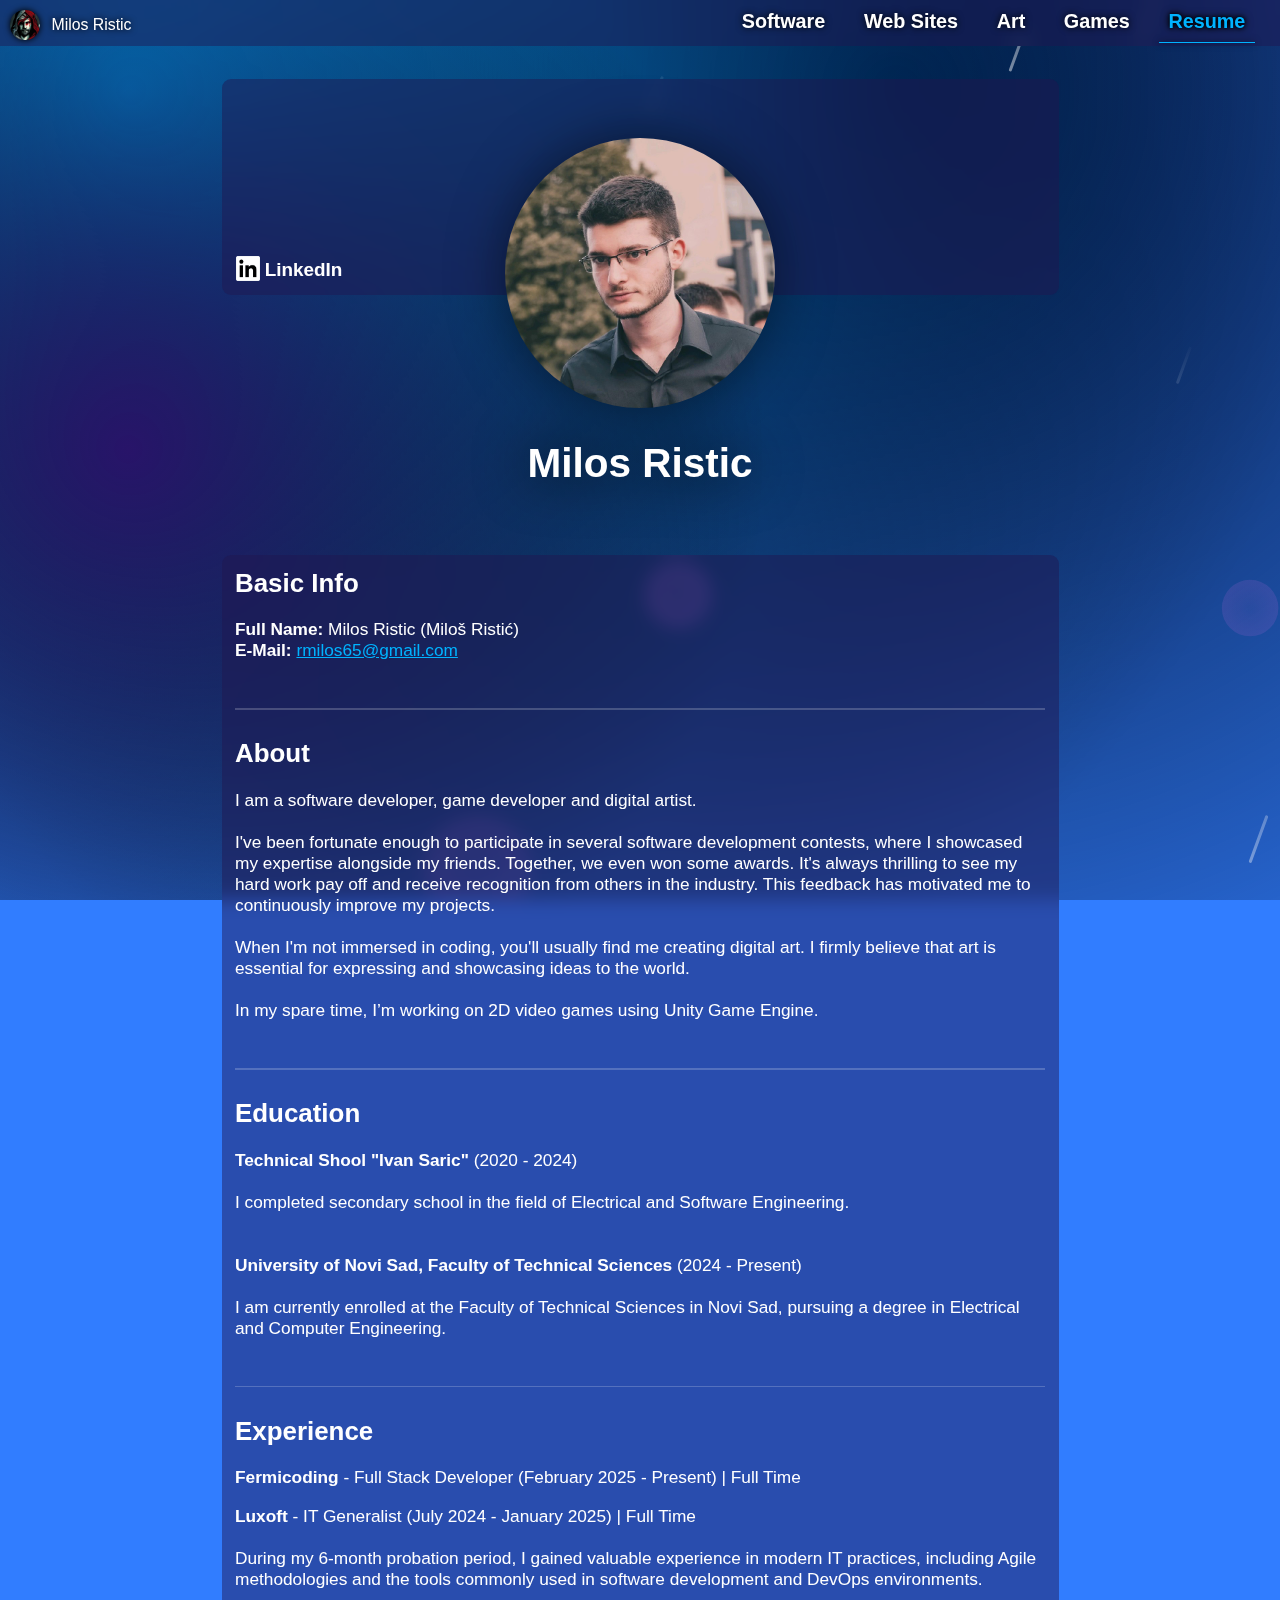
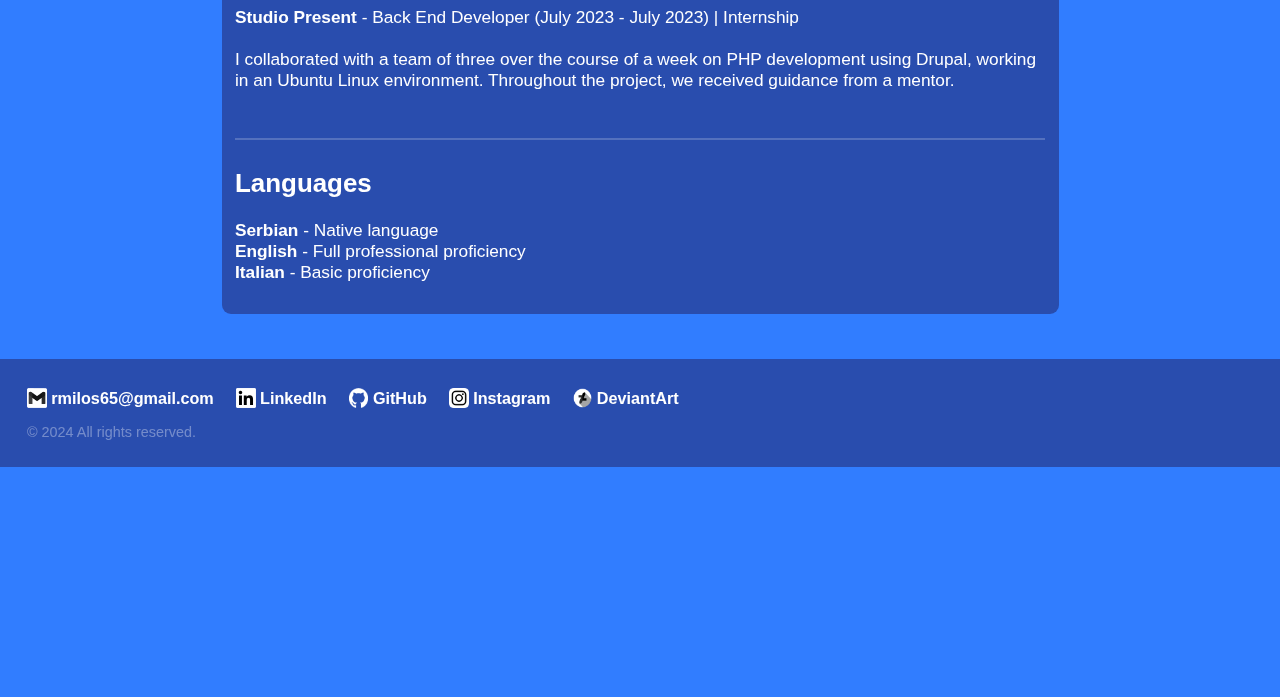
==== commit a1d56003: "Fermicoding experience added" ====
--- a/index.html
+++ b/index.html
@@ -117,6 +117,9 @@
       <br />
       <h2>Experience</h2>
       <p>
+        <b>Fermicoding</b> - Full Stack Developer (February 2025 - Present) | Full Time
+      </p>
+      <p>
         <b>Luxoft</b> - IT Generalist (July 2024 - January 2025) | Full Time
         <br /><br />
         During my 6-month probation period, I gained valuable experience in
